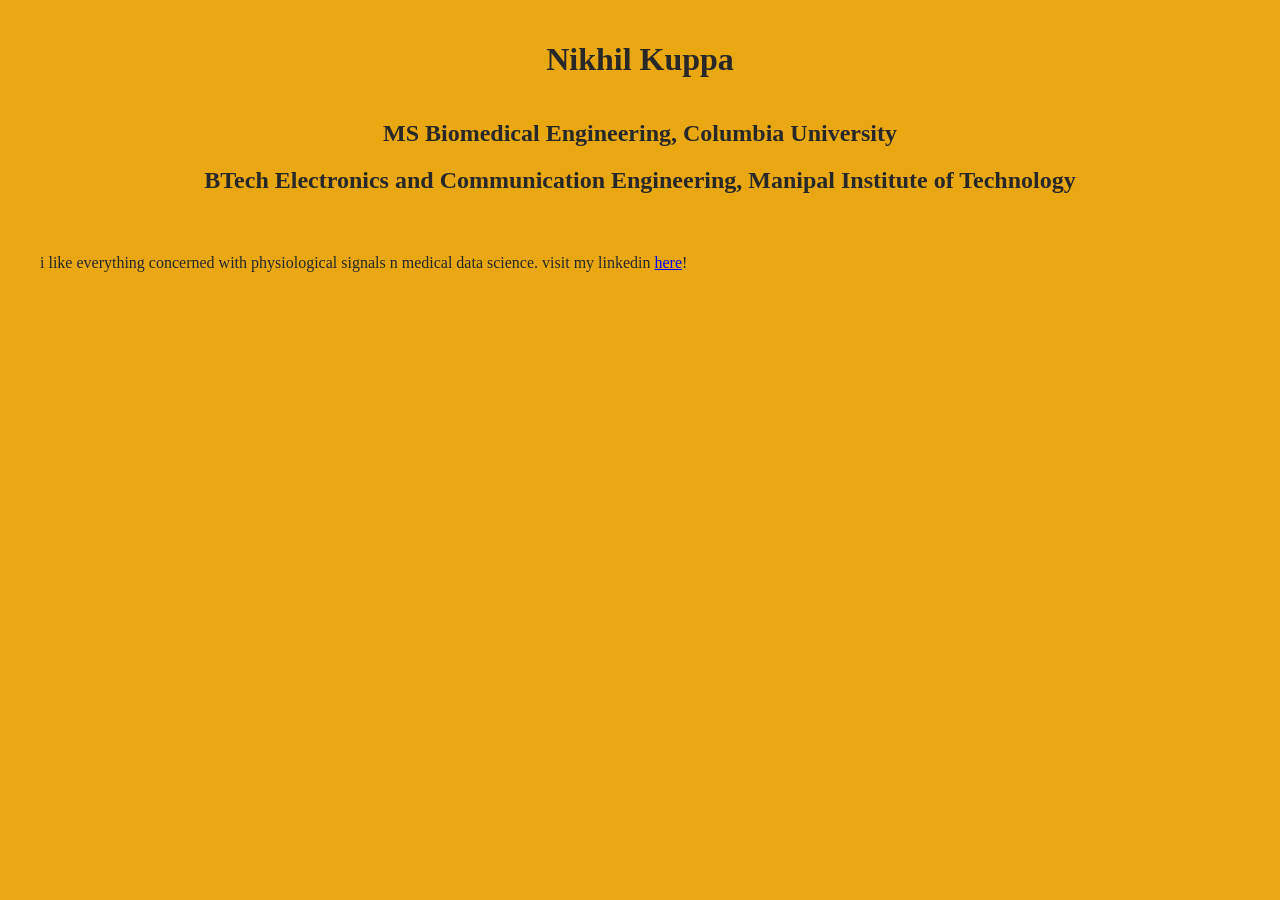
==== index.html @ 1e02a6ee "font change" ====
<!DOCTYPE html>
<html lang="en">
<head>
  <meta charset="UTF-8">
  <meta name="viewport" content="width=device-width, initial-scale=1.0">
  <title>in da works</title>
  <style>
    body {
      background-color: #e9a811; /* Lakers yellow color */
      color: rgb(40, 40, 41); /* Text color */
      font-family: 'Times New Roman', Times, serif; /* Helvetica font */
      margin: 0; /* Remove default body margin */
      padding: 0; /* Remove default body padding */
    }

    h1 {
      text-align: center; /* Center the text */
      padding: 20px; /* Add some padding to the heading */
    }
    h2 {
      text-align: center; /* Center the text */
      /* padding: 20px; Add some padding to the heading */
    }

    p {
    color: rgb(40, 40, 41); /* Black text color for paragraphs */
    padding: 40px;
    text-align: left;
  }
  </style>
</head>
<body>
  <h1>Nikhil Kuppa</h1>
  <h2>MS Biomedical Engineering, Columbia University</h2>
  <h2>BTech Electronics and Communication Engineering, Manipal Institute of Technology</h2>

  <p>i like everything concerned with physiological signals n medical data science. visit my linkedin <a href="https://www.linkedin.com/in/nikhilkuppa/">here</a>!</p>
  
  <!-- <ul>
    <li>Item 1</li>
    <li>Item 2</li>
    <li>Item 3</li>
  </ul> -->
</body>
</html>
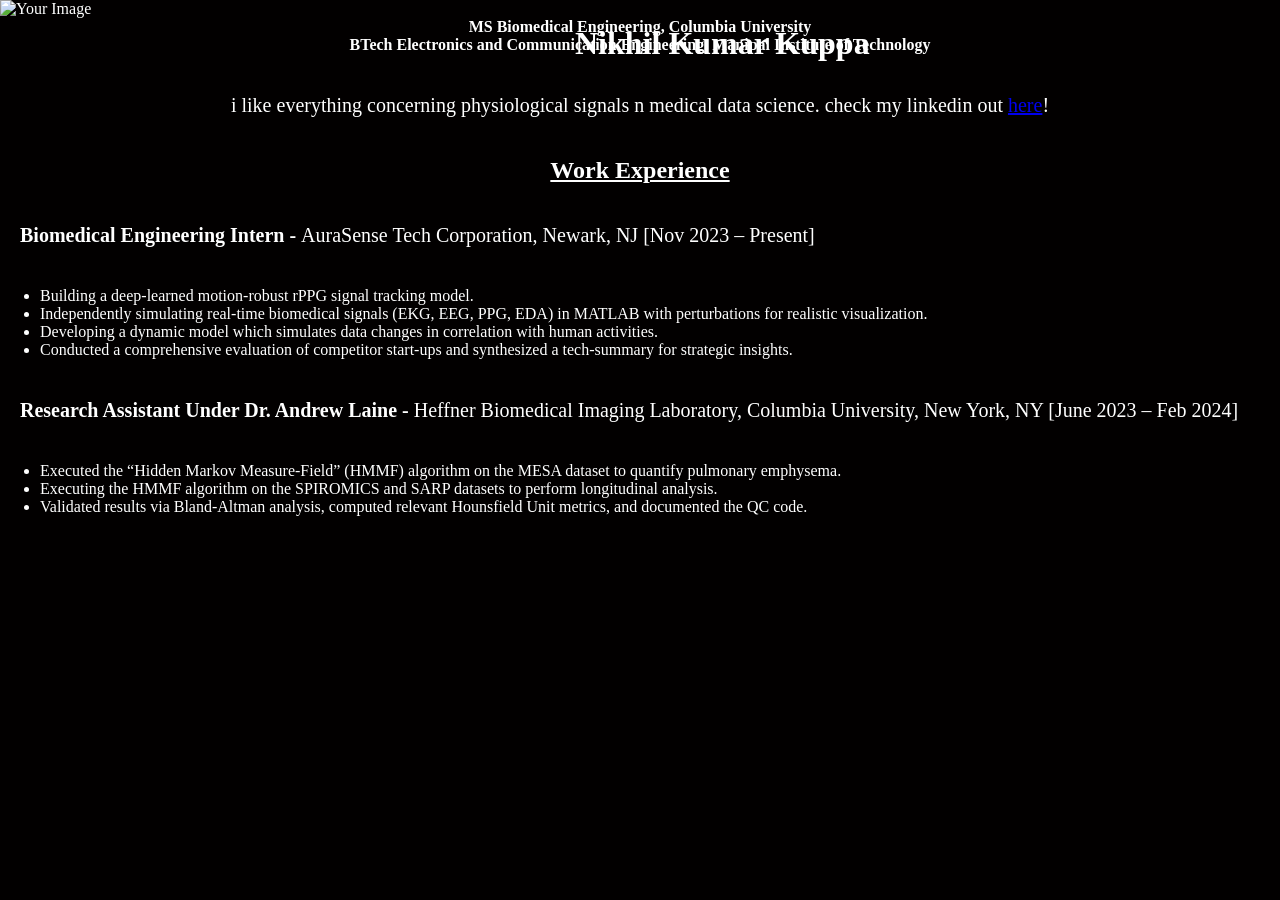
==== commit b606877b: "v1" ====
--- a/index.html
+++ b/index.html
@@ -6,8 +6,8 @@
   <title>in da works</title>
   <style>
     body {
-      background-color: #e9a811; /* Lakers yellow color */
-      color: rgb(40, 40, 41); /* Text color */
+      background-color: rgb(2, 0, 0); /* Lakers yellow color */
+      color: rgb(255, 255, 255); /* Text color */
       font-family: 'Times New Roman', Times, serif; /* Helvetica font */
       margin: 0; /* Remove default body margin */
       padding: 0; /* Remove default body padding */
@@ -16,31 +16,95 @@
     h1 {
       text-align: center; /* Center the text */
       padding: 20px; /* Add some padding to the heading */
+      margin: 0;
     }
     h2 {
       text-align: center; /* Center the text */
-      /* padding: 20px; Add some padding to the heading */
+      margin: 0;
+    }
+    h4 {
+      text-align: center; /* Center the text */
+      padding: 0; /* Add some padding to the heading */
+      margin:0;
     }
 
     p {
-    color: rgb(40, 40, 41); /* Black text color for paragraphs */
-    padding: 40px;
+    color: rgb(255, 255, 255); /* Black text color for paragraphs */
+    padding: 20px;
     text-align: left;
+    font-size: 20px;
   }
+    .work-experience {
+      margin-bottom: 20px;
+    }
+    .job-title {
+      /* font-weight: bold; */
+      margin: 0;
+      margin-bottom: 0;
+    }
+    .job-details {
+      margin-left: 20px;
+    }
+
+    .centered {
+      text-align: center;
+    }
+
+    .container {
+      position: relative; /* Position the container relative to its parent */
+      display: inline-block; /* Display the container as an inline block */
+    }
+    .image {
+      display: block; /* Display the image as a block element */
+      width: 1440px;
+    }
+    .text {
+      position: absolute; /* Position the text relative to the container */
+      top: 0; /*Position the text at the top*/
+      left: 550px; /* Adjust left value to position the text next to the image */
+      color: rgb(255, 255, 255); /* Set text color */
+      /* background-color: rgba(0, 0, 0, 0.5); Set background color with transparency */
+      padding: 5px; /* Add padding to the text */
+    }
+    
   </style>
 </head>
 <body>
-  <h1>Nikhil Kuppa</h1>
-  <h2>MS Biomedical Engineering, Columbia University</h2>
-  <h2>BTech Electronics and Communication Engineering, Manipal Institute of Technology</h2>
+  <div class="container">
+    <!-- <img class="image" src="/Users/nikhilkuppa/Downloads/IMG_1303.jpg" alt="Your Image"> -->
 
-  <p>i like everything concerned with physiological signals n medical data science. visit my linkedin <a href="https://www.linkedin.com/in/nikhilkuppa/">here</a>!</p>
+    <img class="image" src="https://i.insider.com/5e0bbdec855cc2746e2742c2?width=1200&format=jpeg" alt="Your Image">
+    <div class="text"><h1>Nikhil Kumar Kuppa</h1></div>
+  </div>
+
+  <!-- <h1><u>Nikhil Kumar Kuppa</u></h1> -->
+  <h4>MS Biomedical Engineering, Columbia University</h4>
+  <h4>BTech Electronics and Communication Engineering, Manipal Institute of Technology</h4>
+
+  <p class="centered">i like everything concerning physiological signals n medical data science. check my linkedin out <a href="https://www.linkedin.com/in/nikhilkuppa/">here</a>!</p>
   
-  <!-- <ul>
-    <li>Item 1</li>
-    <li>Item 2</li>
-    <li>Item 3</li>
-  </ul> -->
+  <h2><u>Work Experience</u></h2>
+
+  <div class="work-experience">
+    <p> <b>Biomedical Engineering Intern - </b> AuraSense Tech Corporation, Newark, NJ [Nov 2023 – Present]</p>
+      <ul>
+        <li>Building a deep-learned motion-robust rPPG signal tracking model.</li>
+        <li>Independently simulating real-time biomedical signals (EKG, EEG, PPG, EDA) in MATLAB with perturbations for realistic visualization.</li>
+        <li>Developing a dynamic model which simulates data changes in correlation with human activities.</li>
+        <li>Conducted a comprehensive evaluation of competitor start-ups and synthesized a tech-summary for strategic insights.</li>
+      </ul>
+  </div>
+
+  <div class="work-experience">
+    <p> <b>Research Assistant Under Dr. Andrew Laine - </b> Heffner Biomedical Imaging Laboratory, Columbia University, New York, NY [June 2023 – Feb 2024]</p>
+      <ul>
+        <li>Executed the “Hidden Markov Measure-Field” (HMMF) algorithm on the MESA dataset to quantify pulmonary emphysema.</li>
+        <li>Executing the HMMF algorithm on the SPIROMICS and SARP datasets to perform longitudinal analysis.</li>
+        <li>Validated results via Bland-Altman analysis, computed relevant Hounsfield Unit metrics, and documented the QC code.</li>
+      </ul>
+  </div>
+  
+
 </body>
 </html>
 
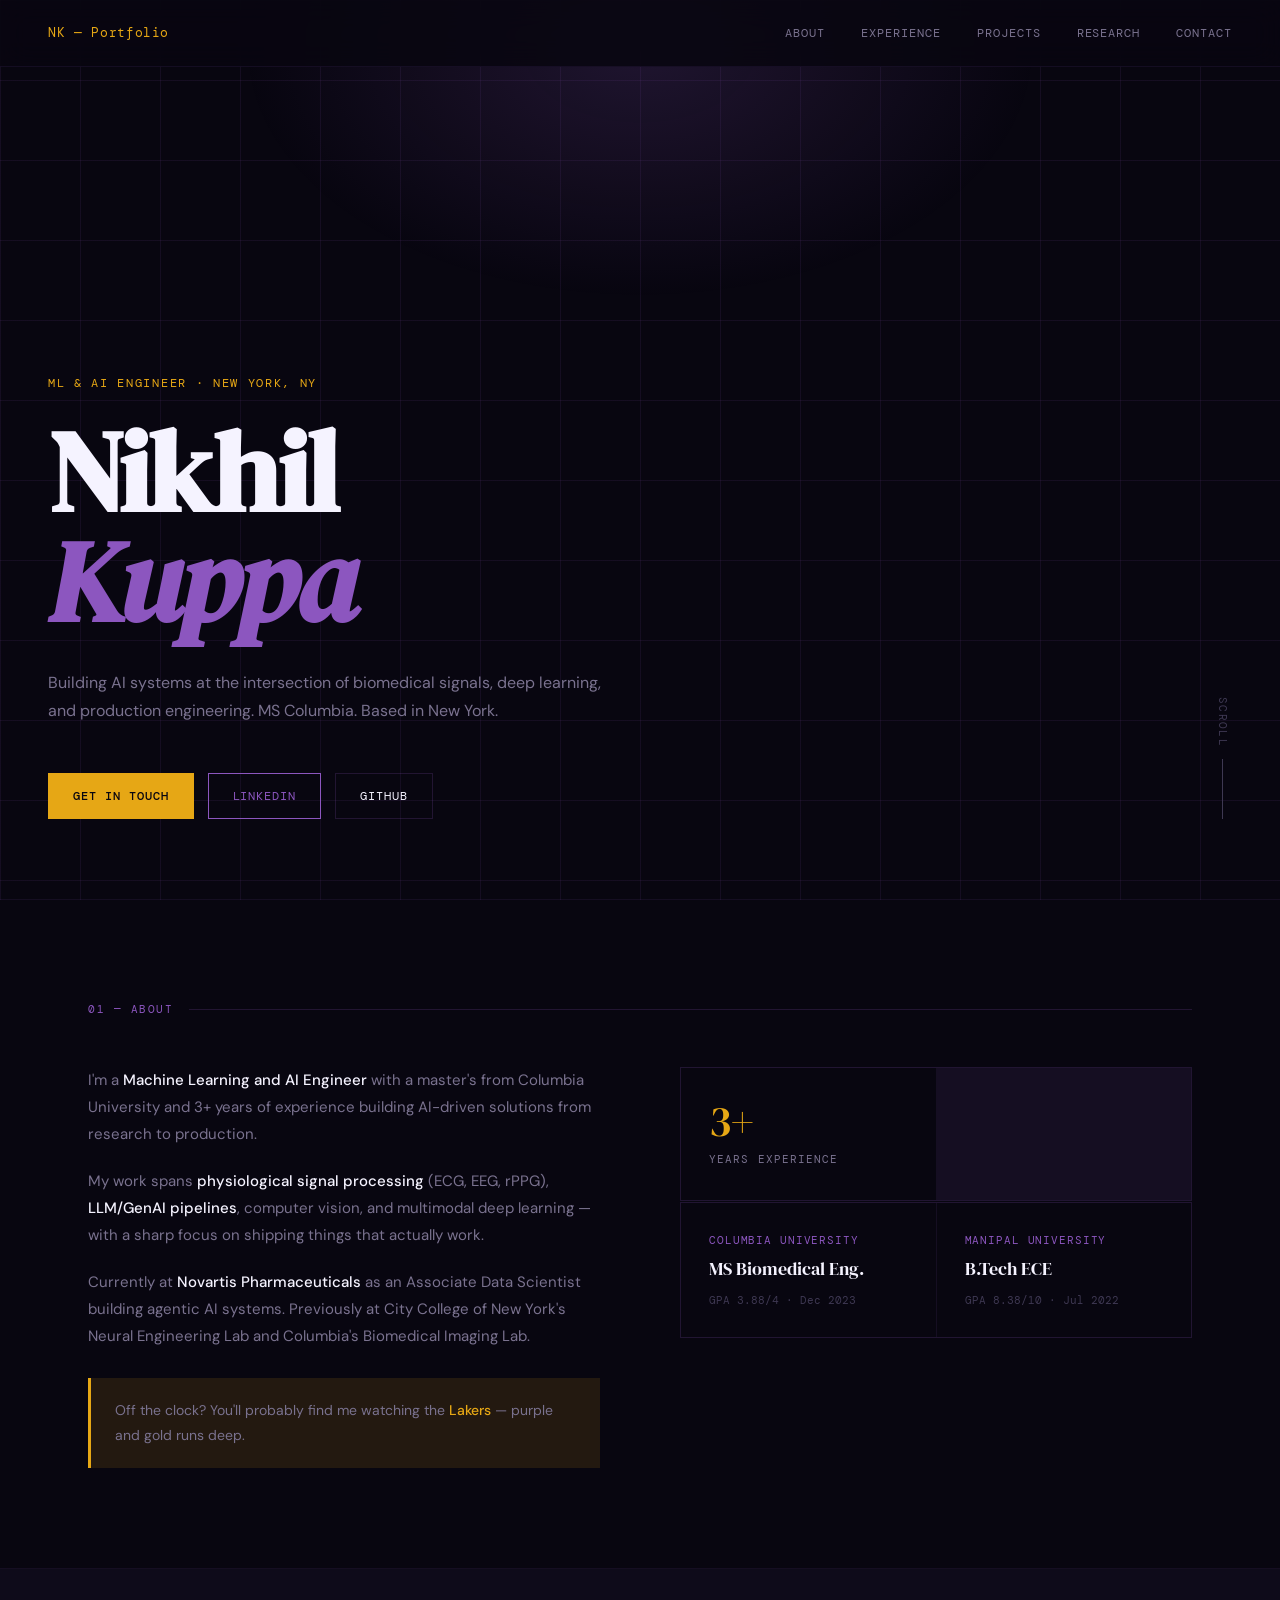
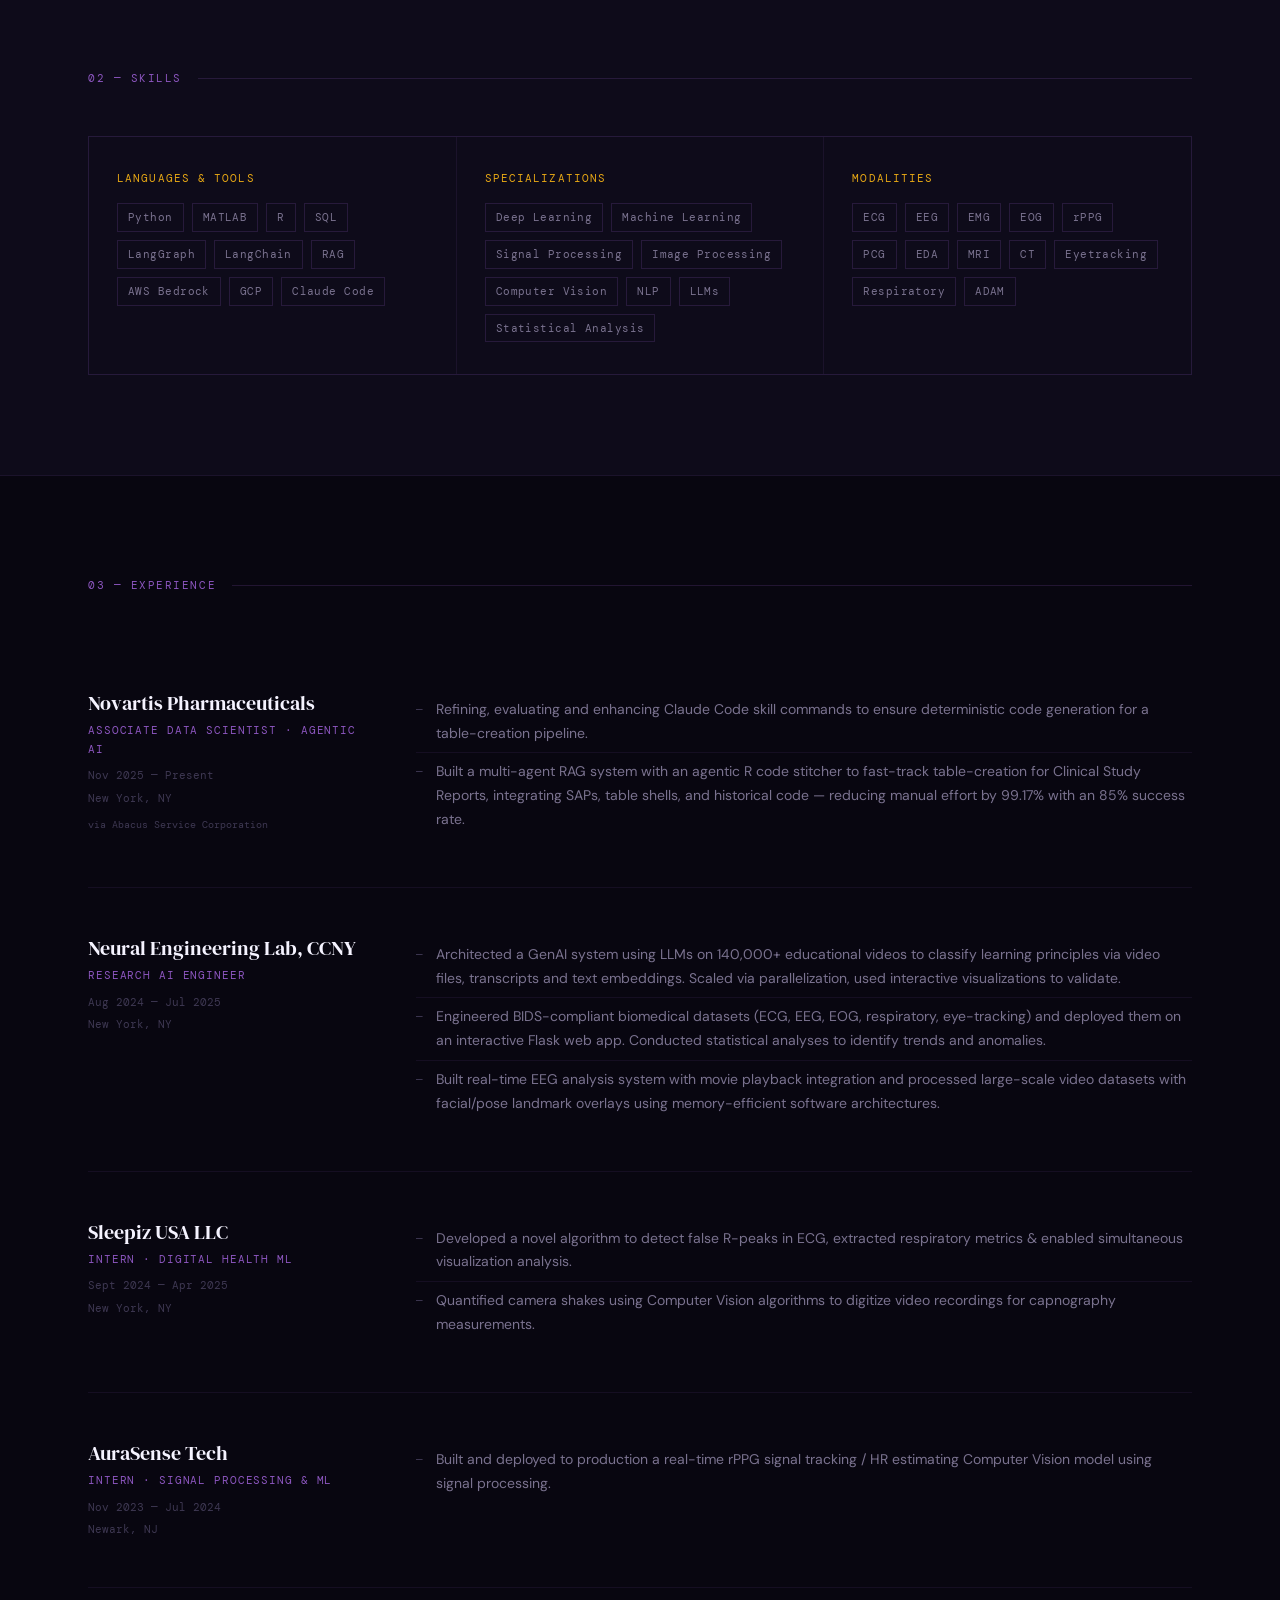
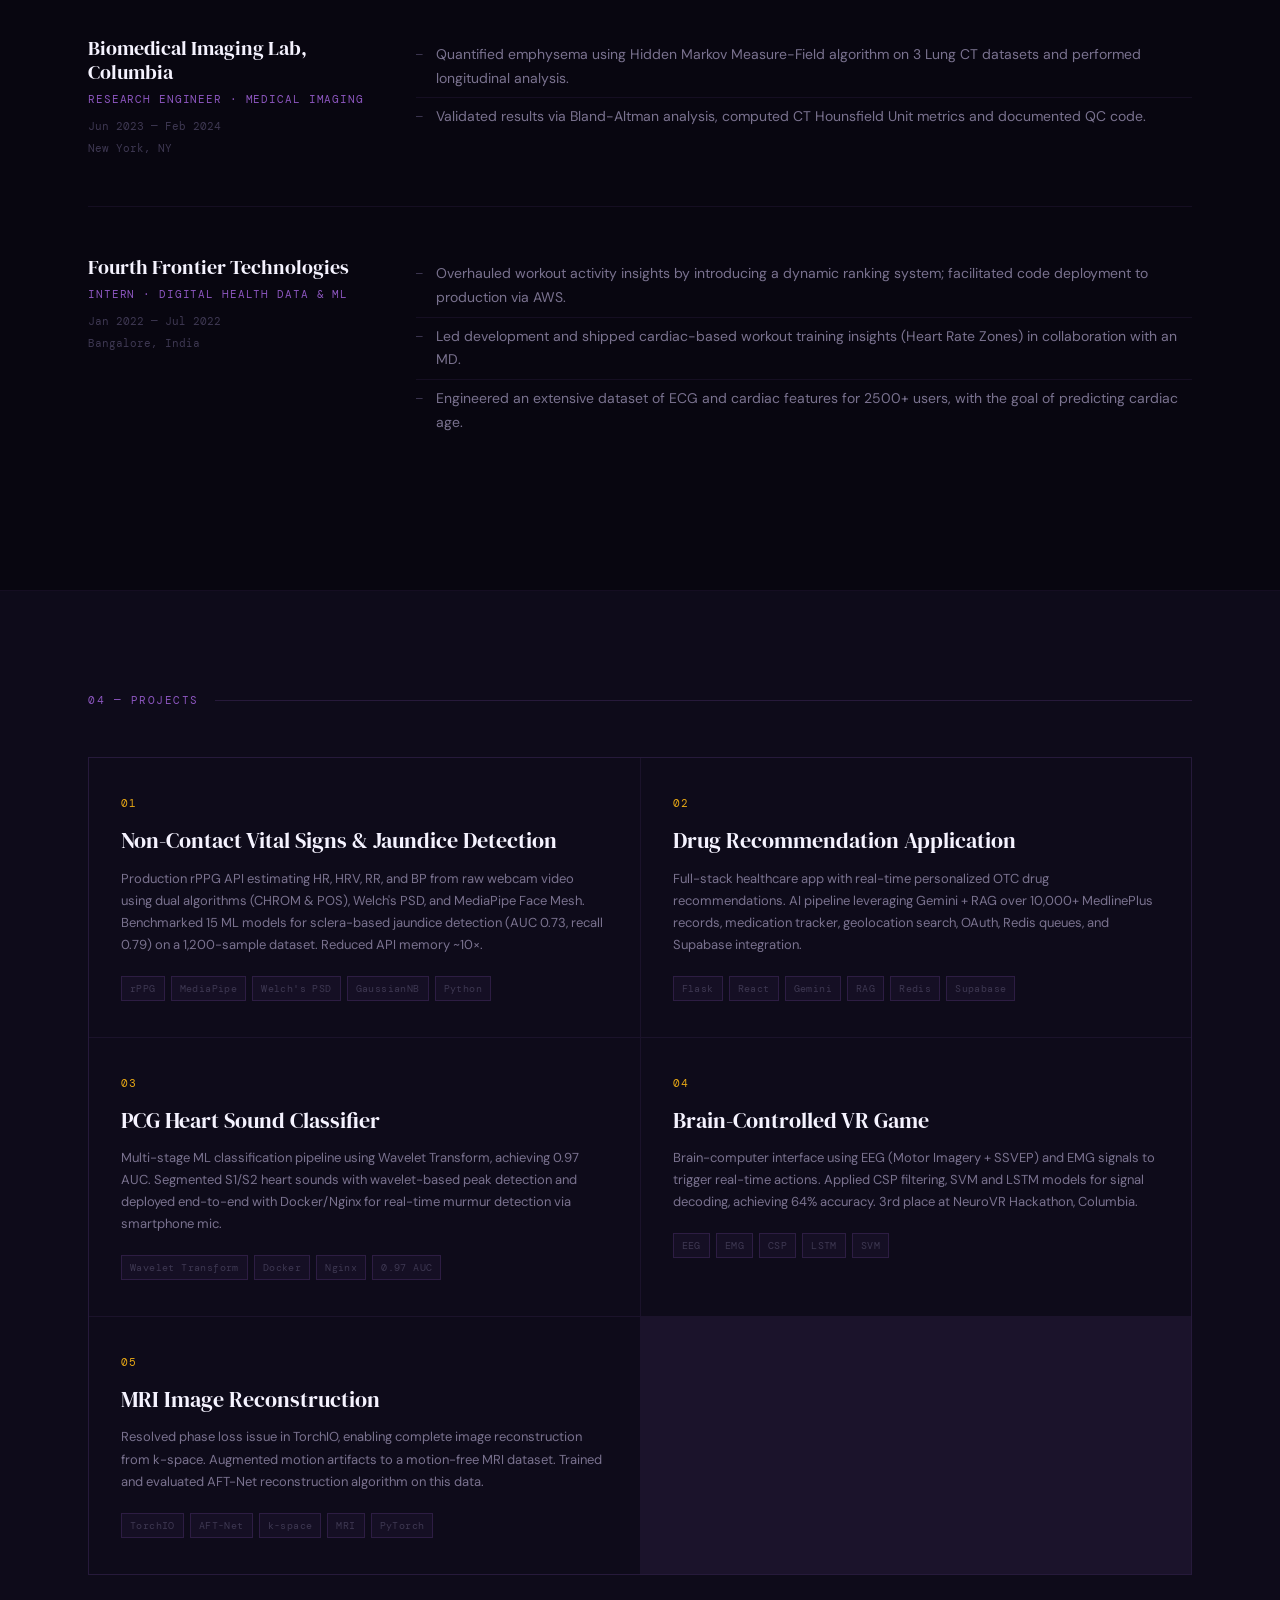
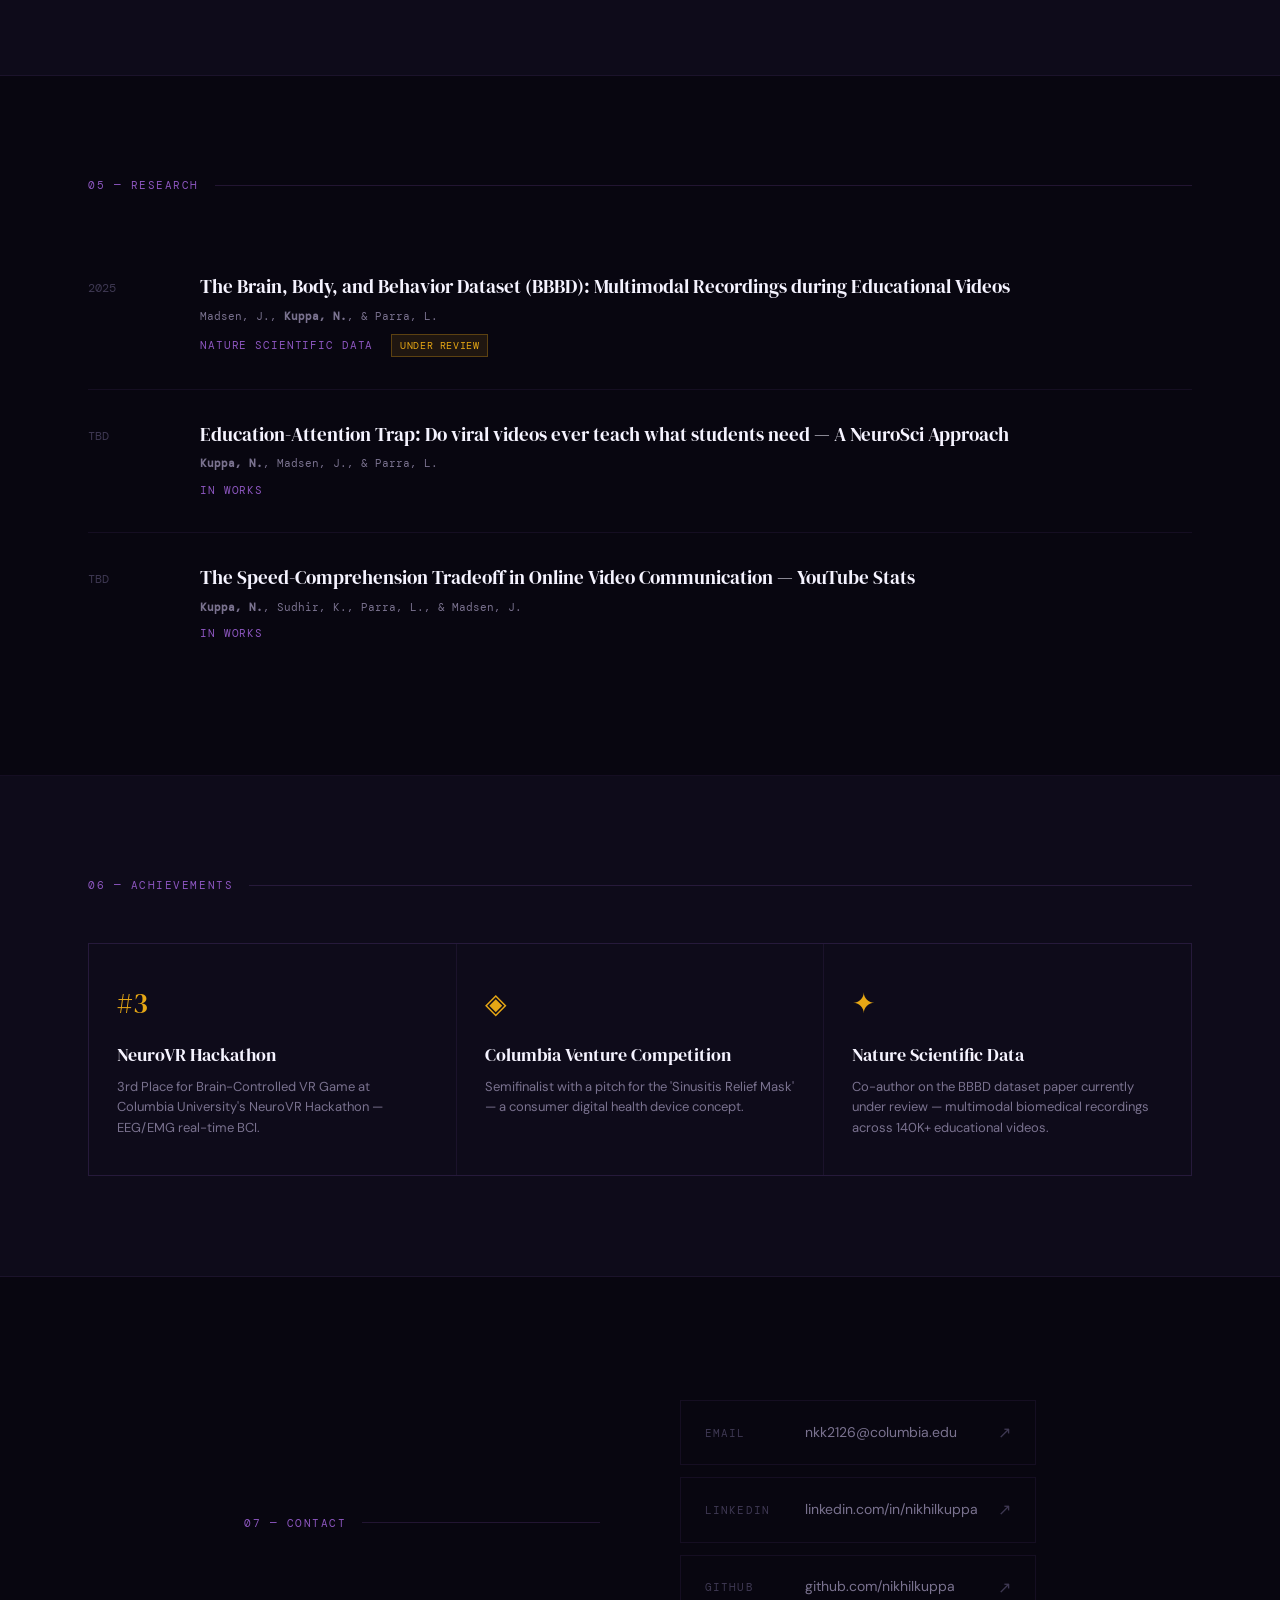
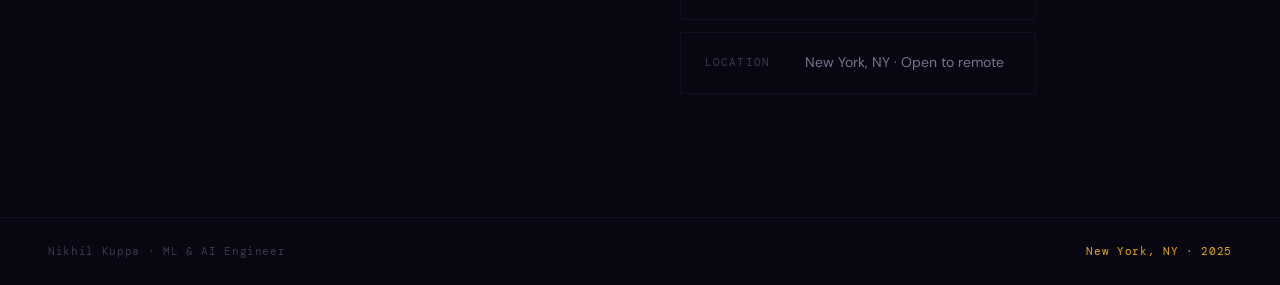
==== commit cc1f29ff: "v2" ====
--- a/index.html
+++ b/index.html
@@ -1,111 +1,903 @@
 <!DOCTYPE html>
 <html lang="en">
 <head>
-  <meta charset="UTF-8">
-  <meta name="viewport" content="width=device-width, initial-scale=1.0">
-  <title>in da works</title>
-  <style>
-    body {
-      background-color: rgb(2, 0, 0); /* Lakers yellow color */
-      color: rgb(255, 255, 255); /* Text color */
-      font-family: 'Times New Roman', Times, serif; /* Helvetica font */
-      margin: 0; /* Remove default body margin */
-      padding: 0; /* Remove default body padding */
-    }
-
-    h1 {
-      text-align: center; /* Center the text */
-      padding: 20px; /* Add some padding to the heading */
-      margin: 0;
-    }
-    h2 {
-      text-align: center; /* Center the text */
-      margin: 0;
-    }
-    h4 {
-      text-align: center; /* Center the text */
-      padding: 0; /* Add some padding to the heading */
-      margin:0;
-    }
-
-    p {
-    color: rgb(255, 255, 255); /* Black text color for paragraphs */
-    padding: 20px;
-    text-align: left;
-    font-size: 20px;
-  }
-    .work-experience {
-      margin-bottom: 20px;
-    }
-    .job-title {
-      /* font-weight: bold; */
-      margin: 0;
-      margin-bottom: 0;
-    }
-    .job-details {
-      margin-left: 20px;
-    }
-
-    .centered {
-      text-align: center;
-    }
-
-    .container {
-      position: relative; /* Position the container relative to its parent */
-      display: inline-block; /* Display the container as an inline block */
-    }
-    .image {
-      display: block; /* Display the image as a block element */
-      width: 1440px;
-    }
-    .text {
-      position: absolute; /* Position the text relative to the container */
-      top: 0; /*Position the text at the top*/
-      left: 550px; /* Adjust left value to position the text next to the image */
-      color: rgb(255, 255, 255); /* Set text color */
-      /* background-color: rgba(0, 0, 0, 0.5); Set background color with transparency */
-      padding: 5px; /* Add padding to the text */
-    }
-    
-  </style>
+<meta charset="UTF-8">
+<meta name="viewport" content="width=device-width, initial-scale=1.0">
+<title>Nikhil Kuppa — ML & AI Engineer</title>
+<link rel="preconnect" href="https://fonts.googleapis.com">
+<link href="https://fonts.googleapis.com/css2?family=DM+Serif+Display:ital@0;1&family=DM+Mono:wght@400;500&family=DM+Sans:wght@300;400;500&display=swap" rel="stylesheet">
+<style>
+  :root {
+    --bg: #080610;
+    --bg2: #0e0b1a;
+    --bg3: #150f24;
+    --purple: #8c56bf;
+    --purple-dim: rgba(140,86,191,0.15);
+    --purple-glow: rgba(140,86,191,0.35);
+    --gold: #e6a715;
+    --gold-dim: rgba(230,167,21,0.12);
+    --white: #f5f3ff;
+    --muted: #7a728f;
+    --muted2: #3e3852;
+    --line: rgba(140,86,191,0.1);
+    --line2: rgba(140,86,191,0.2);
+    --serif: 'DM Serif Display', Georgia, serif;
+    --mono: 'DM Mono', monospace;
+    --sans: 'DM Sans', sans-serif;
+  }
+  *, *::before, *::after { box-sizing: border-box; margin: 0; padding: 0; }
+  html { scroll-behavior: smooth; }
+  body {
+    background: var(--bg);
+    color: var(--white);
+    font-family: var(--sans);
+    font-size: 15px;
+    line-height: 1.7;
+    overflow-x: hidden;
+  }
+
+  /* GRID LINES — purple tinted */
+  body::before {
+    content: '';
+    position: fixed;
+    inset: 0;
+    background-image:
+      linear-gradient(var(--line) 1px, transparent 1px),
+      linear-gradient(90deg, var(--line) 1px, transparent 1px);
+    background-size: 80px 80px;
+    pointer-events: none;
+    z-index: 0;
+  }
+
+  /* subtle purple radial glow at top */
+  body::after {
+    content: '';
+    position: fixed;
+    top: -200px;
+    left: 50%;
+    transform: translateX(-50%);
+    width: 800px;
+    height: 500px;
+    background: radial-gradient(ellipse, rgba(140,86,191,0.18) 0%, transparent 70%);
+    pointer-events: none;
+    z-index: 0;
+  }
+
+  /* NAV */
+  nav {
+    position: fixed;
+    top: 0; left: 0; right: 0;
+    z-index: 100;
+    display: flex;
+    justify-content: space-between;
+    align-items: center;
+    padding: 20px 48px;
+    background: rgba(8,6,16,0.88);
+    backdrop-filter: blur(14px);
+    border-bottom: 1px solid var(--line);
+  }
+  .nav-logo {
+    font-family: var(--mono);
+    font-size: 13px;
+    color: var(--gold);
+    letter-spacing: 0.05em;
+    text-decoration: none;
+  }
+  .nav-links { display: flex; gap: 36px; list-style: none; }
+  .nav-links a {
+    font-family: var(--mono);
+    font-size: 12px;
+    color: var(--muted);
+    text-decoration: none;
+    letter-spacing: 0.08em;
+    text-transform: uppercase;
+    transition: color 0.2s;
+  }
+  .nav-links a:hover { color: var(--white); }
+
+  /* SECTIONS */
+  section { position: relative; z-index: 1; }
+
+  /* HERO */
+  #hero {
+    min-height: 100vh;
+    display: flex;
+    flex-direction: column;
+    justify-content: flex-end;
+    padding: 0 48px 80px;
+    border-bottom: 1px solid var(--line);
+  }
+  .hero-tag {
+    font-family: var(--mono);
+    font-size: 12px;
+    color: var(--gold);
+    letter-spacing: 0.14em;
+    text-transform: uppercase;
+    margin-bottom: 24px;
+    opacity: 0;
+    animation: fadeUp 0.8s 0.2s forwards;
+  }
+  .hero-name {
+    font-family: var(--serif);
+    font-size: clamp(56px, 9vw, 120px);
+    line-height: 0.95;
+    letter-spacing: -0.02em;
+    margin-bottom: 32px;
+    opacity: 0;
+    animation: fadeUp 0.8s 0.4s forwards;
+  }
+  .hero-name em {
+    font-style: italic;
+    color: var(--purple);
+  }
+  .hero-desc {
+    max-width: 580px;
+    font-size: 16px;
+    color: var(--muted);
+    line-height: 1.75;
+    margin-bottom: 48px;
+    opacity: 0;
+    animation: fadeUp 0.8s 0.6s forwards;
+  }
+  .hero-desc strong { color: var(--white); font-weight: 500; }
+  .hero-links {
+    display: flex;
+    gap: 14px;
+    flex-wrap: wrap;
+    opacity: 0;
+    animation: fadeUp 0.8s 0.8s forwards;
+  }
+  .btn {
+    font-family: var(--mono);
+    font-size: 12px;
+    letter-spacing: 0.08em;
+    text-transform: uppercase;
+    padding: 12px 24px;
+    border: 1px solid var(--line2);
+    text-decoration: none;
+    color: var(--white);
+    transition: all 0.2s;
+    display: inline-block;
+  }
+  .btn:hover { border-color: var(--purple); color: var(--purple); }
+  .btn-gold { background: var(--gold); color: #080610; border-color: var(--gold); font-weight: 500; }
+  .btn-gold:hover { background: transparent; color: var(--gold); }
+  .btn-purple { border-color: var(--purple); color: var(--purple); }
+  .btn-purple:hover { background: var(--purple-dim); }
+
+  /* lakers badge */
+  .lakers-badge {
+    display: inline-flex;
+    align-items: center;
+    gap: 8px;
+    font-family: var(--mono);
+    font-size: 11px;
+    color: var(--gold);
+    border: 1px solid rgba(230,167,21,0.3);
+    padding: 6px 14px;
+    background: rgba(230,167,21,0.07);
+    letter-spacing: 0.08em;
+  }
+  .lakers-badge::before {
+    content: '';
+    display: inline-block;
+    width: 8px;
+    height: 8px;
+    background: var(--gold);
+    border-radius: 50%;
+  }
+
+  .hero-scroll {
+    position: absolute;
+    right: 48px;
+    bottom: 80px;
+    writing-mode: vertical-rl;
+    font-family: var(--mono);
+    font-size: 11px;
+    color: var(--muted2);
+    letter-spacing: 0.12em;
+    text-transform: uppercase;
+    display: flex;
+    align-items: center;
+    gap: 12px;
+    opacity: 0;
+    animation: fadeIn 1s 1.2s forwards;
+  }
+  .hero-scroll::after {
+    content: '';
+    display: block;
+    width: 1px;
+    height: 60px;
+    background: var(--muted2);
+  }
+
+  /* SECTION LAYOUT */
+  .section-inner {
+    max-width: 1200px;
+    margin: 0 auto;
+    padding: 100px 48px;
+  }
+  .section-label {
+    font-family: var(--mono);
+    font-size: 11px;
+    color: var(--purple);
+    letter-spacing: 0.14em;
+    text-transform: uppercase;
+    margin-bottom: 48px;
+    display: flex;
+    align-items: center;
+    gap: 16px;
+  }
+  .section-label::after {
+    content: '';
+    flex: 1;
+    height: 1px;
+    background: var(--line2);
+  }
+
+  /* ABOUT */
+  #about { border-bottom: 1px solid var(--line); }
+  .about-grid {
+    display: grid;
+    grid-template-columns: 1fr 1fr;
+    gap: 80px;
+    align-items: start;
+  }
+  .about-text p {
+    color: var(--muted);
+    margin-bottom: 20px;
+    font-size: 15px;
+    line-height: 1.8;
+  }
+  .about-text p strong { color: var(--white); font-weight: 500; }
+  .about-text .gold { color: var(--gold); }
+  .about-text .purple { color: var(--purple); }
+
+  /* lakers callout */
+  .lakers-callout {
+    margin-top: 28px;
+    padding: 20px 24px;
+    border-left: 3px solid var(--gold);
+    background: var(--gold-dim);
+  }
+  .lakers-callout p {
+    color: var(--muted) !important;
+    margin: 0 !important;
+    font-size: 14px !important;
+  }
+  .lakers-callout p strong { color: var(--gold) !important; }
+
+  .stats-grid {
+    display: grid;
+    grid-template-columns: 1fr 1fr;
+    gap: 1px;
+    background: var(--line);
+    border: 1px solid var(--line);
+  }
+  .stat {
+    background: var(--bg);
+    padding: 32px 28px;
+    transition: background 0.2s;
+  }
+  .stat:hover { background: var(--bg3); }
+  .stat-num {
+    font-family: var(--serif);
+    font-size: 42px;
+    line-height: 1;
+    margin-bottom: 8px;
+    color: var(--gold);
+  }
+  .stat-label {
+    font-family: var(--mono);
+    font-size: 11px;
+    color: var(--muted);
+    text-transform: uppercase;
+    letter-spacing: 0.1em;
+  }
+  .edu-band {
+    display: grid;
+    grid-template-columns: 1fr 1fr;
+    gap: 1px;
+    background: var(--line);
+    border: 1px solid var(--line);
+    margin-top: 1px;
+  }
+  .edu-item { background: var(--bg); padding: 28px; }
+  .edu-degree { font-family: var(--serif); font-size: 18px; margin-bottom: 6px; }
+  .edu-school {
+    font-family: var(--mono);
+    font-size: 11px;
+    color: var(--purple);
+    text-transform: uppercase;
+    letter-spacing: 0.08em;
+    margin-bottom: 4px;
+  }
+  .edu-detail { font-family: var(--mono); font-size: 11px; color: var(--muted2); }
+
+  /* SKILLS */
+  #skills { border-bottom: 1px solid var(--line); background: var(--bg2); }
+  .skills-grid {
+    display: grid;
+    grid-template-columns: repeat(3, 1fr);
+    gap: 1px;
+    background: var(--line);
+    border: 1px solid var(--line);
+  }
+  .skill-cat { background: var(--bg2); padding: 32px 28px; transition: background 0.2s; }
+  .skill-cat:hover { background: var(--bg3); }
+  .skill-cat-title {
+    font-family: var(--mono);
+    font-size: 11px;
+    color: var(--gold);
+    text-transform: uppercase;
+    letter-spacing: 0.1em;
+    margin-bottom: 16px;
+  }
+  .skill-tags { display: flex; flex-wrap: wrap; gap: 8px; }
+  .tag {
+    font-family: var(--mono);
+    font-size: 11px;
+    padding: 4px 10px;
+    border: 1px solid var(--line2);
+    color: var(--muted);
+    letter-spacing: 0.04em;
+    transition: all 0.15s;
+  }
+  .tag:hover { border-color: var(--purple); color: var(--white); background: var(--purple-dim); }
+
+  /* EXPERIENCE */
+  #experience { border-bottom: 1px solid var(--line); }
+  .exp-list { display: flex; flex-direction: column; }
+  .exp-item {
+    display: grid;
+    grid-template-columns: 280px 1fr;
+    gap: 48px;
+    padding: 48px 0;
+    border-bottom: 1px solid var(--line);
+    transition: padding 0.2s, background 0.2s;
+  }
+  .exp-item:last-child { border-bottom: none; }
+  .exp-item:hover { background: var(--bg3); margin: 0 -48px; padding: 48px 48px; }
+  .exp-company { font-family: var(--serif); font-size: 20px; margin-bottom: 6px; line-height: 1.2; }
+  .exp-role {
+    font-family: var(--mono);
+    font-size: 11px;
+    color: var(--purple);
+    text-transform: uppercase;
+    letter-spacing: 0.08em;
+    margin-bottom: 8px;
+  }
+  .exp-date { font-family: var(--mono); font-size: 11px; color: var(--muted2); }
+  .exp-location { font-family: var(--mono); font-size: 11px; color: var(--muted2); margin-top: 4px; }
+  .exp-bullets { list-style: none; }
+  .exp-bullets li {
+    color: var(--muted);
+    font-size: 14px;
+    line-height: 1.7;
+    padding: 7px 0 7px 20px;
+    position: relative;
+    border-bottom: 1px solid var(--line);
+  }
+  .exp-bullets li:last-child { border-bottom: none; }
+  .exp-bullets li::before {
+    content: '—';
+    position: absolute;
+    left: 0;
+    color: var(--muted2);
+    font-family: var(--mono);
+    font-size: 11px;
+    top: 10px;
+  }
+
+  /* PROJECTS */
+  #projects { border-bottom: 1px solid var(--line); background: var(--bg2); }
+  .projects-grid {
+    display: grid;
+    grid-template-columns: repeat(2, 1fr);
+    gap: 1px;
+    background: var(--line);
+    border: 1px solid var(--line);
+  }
+  .project-card {
+    background: var(--bg2);
+    padding: 36px 32px;
+    transition: background 0.2s;
+  }
+  .project-card:hover { background: var(--bg3); }
+  .project-num {
+    font-family: var(--mono);
+    font-size: 11px;
+    color: var(--gold);
+    margin-bottom: 14px;
+    letter-spacing: 0.1em;
+  }
+  .project-title { font-family: var(--serif); font-size: 22px; line-height: 1.2; margin-bottom: 14px; }
+  .project-desc { font-size: 13px; color: var(--muted); line-height: 1.7; margin-bottom: 20px; }
+  .project-tech { display: flex; flex-wrap: wrap; gap: 6px; }
+  .tech-pill {
+    font-family: var(--mono);
+    font-size: 10px;
+    padding: 3px 8px;
+    background: var(--bg3);
+    border: 1px solid var(--line2);
+    color: var(--muted2);
+    letter-spacing: 0.04em;
+  }
+
+  /* PUBLICATIONS */
+  #publications { border-bottom: 1px solid var(--line); }
+  .pub-list { display: flex; flex-direction: column; }
+  .pub-item {
+    padding: 32px 0;
+    border-bottom: 1px solid var(--line);
+    display: grid;
+    grid-template-columns: 80px 1fr;
+    gap: 32px;
+    align-items: start;
+  }
+  .pub-item:last-child { border-bottom: none; }
+  .pub-year { font-family: var(--mono); font-size: 12px; color: var(--muted2); padding-top: 4px; }
+  .pub-title { font-family: var(--serif); font-size: 19px; line-height: 1.3; margin-bottom: 8px; }
+  .pub-authors { font-family: var(--mono); font-size: 11px; color: var(--muted); margin-bottom: 8px; }
+  .pub-venue {
+    font-family: var(--mono);
+    font-size: 11px;
+    color: var(--purple);
+    text-transform: uppercase;
+    letter-spacing: 0.08em;
+  }
+  .pub-badge {
+    display: inline-block;
+    margin-left: 10px;
+    font-size: 10px;
+    padding: 2px 8px;
+    background: rgba(230,167,21,0.1);
+    border: 1px solid rgba(230,167,21,0.3);
+    color: var(--gold);
+    letter-spacing: 0.06em;
+  }
+
+  /* ACHIEVEMENTS */
+  #achievements { border-bottom: 1px solid var(--line); background: var(--bg2); }
+  .ach-grid {
+    display: grid;
+    grid-template-columns: repeat(3, 1fr);
+    gap: 1px;
+    background: var(--line);
+    border: 1px solid var(--line);
+  }
+  .ach-item { background: var(--bg2); padding: 36px 28px; transition: background 0.2s; }
+  .ach-item:hover { background: var(--bg3); }
+  .ach-icon { font-family: var(--serif); font-size: 28px; color: var(--gold); margin-bottom: 16px; }
+  .ach-title { font-family: var(--serif); font-size: 18px; line-height: 1.3; margin-bottom: 10px; }
+  .ach-desc { font-size: 13px; color: var(--muted); line-height: 1.6; }
+
+  /* CONTACT */
+  #contact { min-height: 60vh; display: flex; flex-direction: column; justify-content: center; }
+  .contact-inner {
+    max-width: 1200px;
+    margin: 0 auto;
+    padding: 100px 48px;
+    display: grid;
+    grid-template-columns: 1fr 1fr;
+    gap: 80px;
+    align-items: center;
+  }
+  .contact-heading {
+    font-family: var(--serif);
+    font-size: clamp(40px, 6vw, 72px);
+    line-height: 1.0;
+    letter-spacing: -0.02em;
+  }
+  .contact-heading em { font-style: italic; color: var(--purple); }
+  .contact-links { display: flex; flex-direction: column; gap: 12px; }
+  .contact-link {
+    display: flex;
+    align-items: center;
+    gap: 20px;
+    padding: 18px 24px;
+    border: 1px solid var(--line);
+    text-decoration: none;
+    color: var(--white);
+    transition: all 0.2s;
+  }
+  .contact-link:hover { border-color: var(--purple); background: var(--purple-dim); }
+  .contact-link-label {
+    font-family: var(--mono);
+    font-size: 11px;
+    color: var(--muted2);
+    text-transform: uppercase;
+    letter-spacing: 0.1em;
+    min-width: 80px;
+  }
+  .contact-link-value { font-size: 14px; color: var(--muted); }
+  .contact-link:hover .contact-link-value { color: var(--white); }
+  .contact-link-arrow { margin-left: auto; font-family: var(--mono); font-size: 16px; color: var(--muted2); transition: transform 0.2s, color 0.2s; }
+  .contact-link:hover .contact-link-arrow { transform: translate(4px, -4px); color: var(--gold); }
+
+  /* FOOTER */
+  footer {
+    border-top: 1px solid var(--line);
+    padding: 24px 48px;
+    display: flex;
+    justify-content: space-between;
+    align-items: center;
+    position: relative;
+    z-index: 1;
+  }
+  footer span { font-family: var(--mono); font-size: 11px; color: var(--muted2); letter-spacing: 0.06em; }
+  footer .footer-lakers { color: var(--gold); }
+
+  /* ANIMATIONS */
+  @keyframes fadeUp {
+    from { opacity: 0; transform: translateY(24px); }
+    to { opacity: 1; transform: translateY(0); }
+  }
+  @keyframes fadeIn {
+    from { opacity: 0; }
+    to { opacity: 1; }
+  }
+  .reveal {
+    opacity: 0;
+    transform: translateY(20px);
+    transition: opacity 0.7s ease, transform 0.7s ease;
+  }
+  .reveal.visible { opacity: 1; transform: none; }
+</style>
 </head>
 <body>
-  <div class="container">
-    <!-- <img class="image" src="/Users/nikhilkuppa/Downloads/IMG_1303.jpg" alt="Your Image"> -->
-
-    <img class="image" src="https://i.insider.com/5e0bbdec855cc2746e2742c2?width=1200&format=jpeg" alt="Your Image">
-    <div class="text"><h1>Nikhil Kumar Kuppa</h1></div>
+
+<nav>
+  <a href="#hero" class="nav-logo">NK — Portfolio</a>
+  <ul class="nav-links">
+    <li><a href="#about">About</a></li>
+    <li><a href="#experience">Experience</a></li>
+    <li><a href="#projects">Projects</a></li>
+    <li><a href="#publications">Research</a></li>
+    <li><a href="#contact">Contact</a></li>
+  </ul>
+</nav>
+
+<!-- HERO -->
+<section id="hero">
+  <div class="hero-tag">ML &amp; AI Engineer · New York, NY</div>
+  <h1 class="hero-name">Nikhil<br><em>Kuppa</em></h1>
+  <p class="hero-desc">Building AI systems at the intersection of biomedical signals, deep learning, and production engineering. MS Columbia. </strong> Based in New York.</p>
+  <div class="hero-links">
+    <a href="mailto:nkk2126@columbia.edu" class="btn btn-gold">Get in touch</a>
+    <a href="https://linkedin.com/in/nikhilkuppa" target="_blank" class="btn btn-purple">LinkedIn</a>
+    <a href="https://github.com/nikhilkuppa" target="_blank" class="btn">GitHub</a>
   </div>
-
-  <!-- <h1><u>Nikhil Kumar Kuppa</u></h1> -->
-  <h4>MS Biomedical Engineering, Columbia University</h4>
-  <h4>BTech Electronics and Communication Engineering, Manipal Institute of Technology</h4>
-
-  <p class="centered">i like everything concerning physiological signals n medical data science. check my linkedin out <a href="https://www.linkedin.com/in/nikhilkuppa/">here</a>!</p>
-  
-  <h2><u>Work Experience</u></h2>
-
-  <div class="work-experience">
-    <p> <b>Biomedical Engineering Intern - </b> AuraSense Tech Corporation, Newark, NJ [Nov 2023 – Present]</p>
-      <ul>
-        <li>Building a deep-learned motion-robust rPPG signal tracking model.</li>
-        <li>Independently simulating real-time biomedical signals (EKG, EEG, PPG, EDA) in MATLAB with perturbations for realistic visualization.</li>
-        <li>Developing a dynamic model which simulates data changes in correlation with human activities.</li>
-        <li>Conducted a comprehensive evaluation of competitor start-ups and synthesized a tech-summary for strategic insights.</li>
-      </ul>
+  <div class="hero-scroll">Scroll</div>
+</section>
+
+<!-- ABOUT -->
+<section id="about">
+  <div class="section-inner">
+    <div class="section-label">01 — About</div>
+    <div class="about-grid">
+      <div class="about-text reveal">
+        <p>I'm a <strong>Machine Learning and AI Engineer</strong> with a master's from Columbia University and 3+ years of experience building AI-driven solutions from research to production.</p>
+        <p>My work spans <strong>physiological signal processing</strong> (ECG, EEG, rPPG), <strong>LLM/GenAI pipelines</strong>, computer vision, and multimodal deep learning — with a sharp focus on shipping things that actually work.</p>
+        <p>Currently at <strong>Novartis Pharmaceuticals</strong> as an Associate Data Scientist building agentic AI systems. Previously at City College of New York's Neural Engineering Lab and Columbia's Biomedical Imaging Lab.</p>
+        <div class="lakers-callout">
+          <p>Off the clock? You'll probably find me watching the <strong>Lakers</strong> — purple and gold runs deep.</p>
+        </div>
+      </div>
+      <div class="reveal" style="transition-delay:0.1s">
+        <div class="stats-grid">
+          <div class="stat">
+            <div class="stat-num">3+</div>
+            <div class="stat-label">Years Experience</div>
+          </div>
+          <!-- <div class="stat">
+            <div class="stat-num">3.88</div>
+            <div class="stat-label">Columbia GPA</div>
+          </div>
+          <div class="stat">
+            <div class="stat-num">140K+</div>
+            <div class="stat-label">Videos Processed</div>
+          </div>
+          <div class="stat">
+            <div class="stat-num">99%</div>
+            <div class="stat-label">Time Saved @ Novartis</div>
+          </div> -->
+        </div>
+        <div class="edu-band">
+          <div class="edu-item">
+            <div class="edu-school">Columbia University</div>
+            <div class="edu-degree">MS Biomedical Eng.</div>
+            <div class="edu-detail">GPA 3.88/4 · Dec 2023</div>
+          </div>
+          <div class="edu-item">
+            <div class="edu-school">Manipal University</div>
+            <div class="edu-degree">B.Tech ECE</div>
+            <div class="edu-detail">GPA 8.38/10 · Jul 2022</div>
+          </div>
+        </div>
+      </div>
+    </div>
   </div>
-
-  <div class="work-experience">
-    <p> <b>Research Assistant Under Dr. Andrew Laine - </b> Heffner Biomedical Imaging Laboratory, Columbia University, New York, NY [June 2023 – Feb 2024]</p>
-      <ul>
-        <li>Executed the “Hidden Markov Measure-Field” (HMMF) algorithm on the MESA dataset to quantify pulmonary emphysema.</li>
-        <li>Executing the HMMF algorithm on the SPIROMICS and SARP datasets to perform longitudinal analysis.</li>
-        <li>Validated results via Bland-Altman analysis, computed relevant Hounsfield Unit metrics, and documented the QC code.</li>
-      </ul>
+</section>
+
+<!-- SKILLS -->
+<section id="skills">
+  <div class="section-inner">
+    <div class="section-label">02 — Skills</div>
+    <div class="skills-grid reveal">
+      <div class="skill-cat">
+        <div class="skill-cat-title">Languages &amp; Tools</div>
+        <div class="skill-tags">
+          <span class="tag">Python</span><span class="tag">MATLAB</span><span class="tag">R</span><span class="tag">SQL</span><span class="tag">LangGraph</span><span class="tag">LangChain</span><span class="tag">RAG</span><span class="tag">AWS Bedrock</span><span class="tag">GCP</span><span class="tag">Claude Code</span>
+        </div>
+      </div>
+      <div class="skill-cat">
+        <div class="skill-cat-title">Specializations</div>
+        <div class="skill-tags">
+          <span class="tag">Deep Learning</span><span class="tag">Machine Learning</span><span class="tag">Signal Processing</span><span class="tag">Image Processing</span><span class="tag">Computer Vision</span><span class="tag">NLP</span><span class="tag">LLMs</span><span class="tag">Statistical Analysis</span>
+        </div>
+      </div>
+      <div class="skill-cat">
+        <div class="skill-cat-title">Modalities</div>
+        <div class="skill-tags">
+          <span class="tag">ECG</span><span class="tag">EEG</span><span class="tag">EMG</span><span class="tag">EOG</span><span class="tag">rPPG</span><span class="tag">PCG</span><span class="tag">EDA</span><span class="tag">MRI</span><span class="tag">CT</span><span class="tag">Eyetracking</span><span class="tag">Respiratory</span><span class="tag">ADAM</span>
+        </div>
+      </div>
+    </div>
   </div>
-  
-
+</section>
+
+<!-- EXPERIENCE -->
+<section id="experience">
+  <div class="section-inner">
+    <div class="section-label">03 — Experience</div>
+    <div class="exp-list">
+
+      <div class="exp-item reveal">
+        <div class="exp-meta">
+          <div class="exp-company">Novartis Pharmaceuticals</div>
+          <div class="exp-role">Associate Data Scientist · Agentic AI</div>
+          <div class="exp-date">Nov 2025 — Present</div>
+          <div class="exp-location">New York, NY</div>
+          <div style="margin-top:8px;font-family:var(--mono);font-size:10px;color:var(--muted2);">via Abacus Service Corporation</div>
+        </div>
+        <ul class="exp-bullets">
+          <li>Refining, evaluating and enhancing Claude Code skill commands to ensure deterministic code generation for a table-creation pipeline.</li>
+          <li>Built a multi-agent RAG system with an agentic R code stitcher to fast-track table-creation for Clinical Study Reports, integrating SAPs, table shells, and historical code — reducing manual effort by 99.17% with an 85% success rate.</li>
+        </ul>
+      </div>
+
+      <div class="exp-item reveal">
+        <div class="exp-meta">
+          <div class="exp-company">Neural Engineering Lab, CCNY</div>
+          <div class="exp-role">Research AI Engineer</div>
+          <div class="exp-date">Aug 2024 — Jul 2025</div>
+          <div class="exp-location">New York, NY</div>
+        </div>
+        <ul class="exp-bullets">
+          <li>Architected a GenAI system using LLMs on 140,000+ educational videos to classify learning principles via video files, transcripts and text embeddings. Scaled via parallelization, used interactive visualizations to validate.</li>
+          <li>Engineered BIDS-compliant biomedical datasets (ECG, EEG, EOG, respiratory, eye-tracking) and deployed them on an interactive Flask web app. Conducted statistical analyses to identify trends and anomalies.</li>
+          <li>Built real-time EEG analysis system with movie playback integration and processed large-scale video datasets with facial/pose landmark overlays using memory-efficient software architectures.</li>
+        </ul>
+      </div>
+
+      <div class="exp-item reveal">
+        <div class="exp-meta">
+          <div class="exp-company">Sleepiz USA LLC</div>
+          <div class="exp-role">Intern · Digital Health ML</div>
+          <div class="exp-date">Sept 2024 — Apr 2025</div>
+          <div class="exp-location">New York, NY</div>
+        </div>
+        <ul class="exp-bullets">
+          <li>Developed a novel algorithm to detect false R-peaks in ECG, extracted respiratory metrics &amp; enabled simultaneous visualization analysis.</li>
+          <li>Quantified camera shakes using Computer Vision algorithms to digitize video recordings for capnography measurements.</li>
+        </ul>
+      </div>
+
+      <div class="exp-item reveal">
+        <div class="exp-meta">
+          <div class="exp-company">AuraSense Tech</div>
+          <div class="exp-role">Intern · Signal Processing &amp; ML</div>
+          <div class="exp-date">Nov 2023 — Jul 2024</div>
+          <div class="exp-location">Newark, NJ</div>
+        </div>
+        <ul class="exp-bullets">
+          <li>Built and deployed to production a real-time rPPG signal tracking / HR estimating Computer Vision model using signal processing.</li>
+        </ul>
+      </div>
+
+      <div class="exp-item reveal">
+        <div class="exp-meta">
+          <div class="exp-company">Biomedical Imaging Lab, Columbia</div>
+          <div class="exp-role">Research Engineer · Medical Imaging</div>
+          <div class="exp-date">Jun 2023 — Feb 2024</div>
+          <div class="exp-location">New York, NY</div>
+        </div>
+        <ul class="exp-bullets">
+          <li>Quantified emphysema using Hidden Markov Measure-Field algorithm on 3 Lung CT datasets and performed longitudinal analysis.</li>
+          <li>Validated results via Bland-Altman analysis, computed CT Hounsfield Unit metrics and documented QC code.</li>
+        </ul>
+      </div>
+
+      <div class="exp-item reveal">
+        <div class="exp-meta">
+          <div class="exp-company">Fourth Frontier Technologies</div>
+          <div class="exp-role">Intern · Digital Health Data &amp; ML</div>
+          <div class="exp-date">Jan 2022 — Jul 2022</div>
+          <div class="exp-location">Bangalore, India</div>
+        </div>
+        <ul class="exp-bullets">
+          <li>Overhauled workout activity insights by introducing a dynamic ranking system; facilitated code deployment to production via AWS.</li>
+          <li>Led development and shipped cardiac-based workout training insights (Heart Rate Zones) in collaboration with an MD.</li>
+          <li>Engineered an extensive dataset of ECG and cardiac features for 2500+ users, with the goal of predicting cardiac age.</li>
+        </ul>
+      </div>
+
+    </div>
+  </div>
+</section>
+
+<!-- PROJECTS -->
+<section id="projects">
+  <div class="section-inner">
+    <div class="section-label">04 — Projects</div>
+    <div class="projects-grid">
+
+      <div class="project-card reveal">
+        <div class="project-num">01</div>
+        <div class="project-title">Non-Contact Vital Signs &amp; Jaundice Detection</div>
+        <div class="project-desc">Production rPPG API estimating HR, HRV, RR, and BP from raw webcam video using dual algorithms (CHROM &amp; POS), Welch's PSD, and MediaPipe Face Mesh. Benchmarked 15 ML models for sclera-based jaundice detection (AUC 0.73, recall 0.79) on a 1,200-sample dataset. Reduced API memory ~10×.</div>
+        <div class="project-tech">
+          <span class="tech-pill">rPPG</span><span class="tech-pill">MediaPipe</span><span class="tech-pill">Welch's PSD</span><span class="tech-pill">GaussianNB</span><span class="tech-pill">Python</span>
+        </div>
+      </div>
+
+      <div class="project-card reveal">
+        <div class="project-num">02</div>
+        <div class="project-title">Drug Recommendation Application</div>
+        <div class="project-desc">Full-stack healthcare app with real-time personalized OTC drug recommendations. AI pipeline leveraging Gemini + RAG over 10,000+ MedlinePlus records, medication tracker, geolocation search, OAuth, Redis queues, and Supabase integration.</div>
+        <div class="project-tech">
+          <span class="tech-pill">Flask</span><span class="tech-pill">React</span><span class="tech-pill">Gemini</span><span class="tech-pill">RAG</span><span class="tech-pill">Redis</span><span class="tech-pill">Supabase</span>
+        </div>
+      </div>
+
+      <div class="project-card reveal">
+        <div class="project-num">03</div>
+        <div class="project-title">PCG Heart Sound Classifier</div>
+        <div class="project-desc">Multi-stage ML classification pipeline using Wavelet Transform, achieving 0.97 AUC. Segmented S1/S2 heart sounds with wavelet-based peak detection and deployed end-to-end with Docker/Nginx for real-time murmur detection via smartphone mic.</div>
+        <div class="project-tech">
+          <span class="tech-pill">Wavelet Transform</span><span class="tech-pill">Docker</span><span class="tech-pill">Nginx</span><span class="tech-pill">0.97 AUC</span>
+        </div>
+      </div>
+
+      <div class="project-card reveal">
+        <div class="project-num">04</div>
+        <div class="project-title">Brain-Controlled VR Game</div>
+        <div class="project-desc">Brain-computer interface using EEG (Motor Imagery + SSVEP) and EMG signals to trigger real-time actions. Applied CSP filtering, SVM and LSTM models for signal decoding, achieving 64% accuracy. 3rd place at NeuroVR Hackathon, Columbia.</div>
+        <div class="project-tech">
+          <span class="tech-pill">EEG</span><span class="tech-pill">EMG</span><span class="tech-pill">CSP</span><span class="tech-pill">LSTM</span><span class="tech-pill">SVM</span>
+        </div>
+      </div>
+
+      <div class="project-card reveal">
+        <div class="project-num">05</div>
+        <div class="project-title">MRI Image Reconstruction</div>
+        <div class="project-desc">Resolved phase loss issue in TorchIO, enabling complete image reconstruction from k-space. Augmented motion artifacts to a motion-free MRI dataset. Trained and evaluated AFT-Net reconstruction algorithm on this data.</div>
+        <div class="project-tech">
+          <span class="tech-pill">TorchIO</span><span class="tech-pill">AFT-Net</span><span class="tech-pill">k-space</span><span class="tech-pill">MRI</span><span class="tech-pill">PyTorch</span>
+        </div>
+      </div>
+
+    </div>
+  </div>
+</section>
+
+<!-- PUBLICATIONS -->
+<section id="publications">
+  <div class="section-inner">
+    <div class="section-label">05 — Research</div>
+    <div class="pub-list">
+
+      <div class="pub-item reveal">
+        <div class="pub-year">2025</div>
+        <div>
+          <div class="pub-title">The Brain, Body, and Behavior Dataset (BBBD): Multimodal Recordings during Educational Videos</div>
+          <div class="pub-authors">Madsen, J., <strong>Kuppa, N.</strong>, &amp; Parra, L.</div>
+          <div class="pub-venue">Nature Scientific Data <span class="pub-badge">Under Review</span></div>
+        </div>
+      </div>
+
+      <div class="pub-item reveal">
+        <div class="pub-year">TBD</div>
+        <div>
+          <div class="pub-title">Education-Attention Trap: Do viral videos ever teach what students need — A NeuroSci Approach</div>
+          <div class="pub-authors"><strong>Kuppa, N.</strong>, Madsen, J., &amp; Parra, L.</div>
+          <div class="pub-venue">In Works</div>
+        </div>
+      </div>
+
+      <div class="pub-item reveal">
+        <div class="pub-year">TBD</div>
+        <div>
+          <div class="pub-title">The Speed-Comprehension Tradeoff in Online Video Communication — YouTube Stats</div>
+          <div class="pub-authors"><strong>Kuppa, N.</strong>, Sudhir, K., Parra, L., &amp; Madsen, J.</div>
+          <div class="pub-venue">In Works</div>
+        </div>
+      </div>
+
+    </div>
+  </div>
+</section>
+
+<!-- ACHIEVEMENTS -->
+<section id="achievements">
+  <div class="section-inner">
+    <div class="section-label">06 — Achievements</div>
+    <div class="ach-grid">
+      <div class="ach-item reveal">
+        <div class="ach-icon">#3</div>
+        <div class="ach-title">NeuroVR Hackathon</div>
+        <div class="ach-desc">3rd Place for Brain-Controlled VR Game at Columbia University's NeuroVR Hackathon — EEG/EMG real-time BCI.</div>
+      </div>
+      <div class="ach-item reveal">
+        <div class="ach-icon">◈</div>
+        <div class="ach-title">Columbia Venture Competition</div>
+        <div class="ach-desc">Semifinalist with a pitch for the 'Sinusitis Relief Mask' — a consumer digital health device concept.</div>
+      </div>
+      <div class="ach-item reveal">
+        <div class="ach-icon">✦</div>
+        <div class="ach-title">Nature Scientific Data</div>
+        <div class="ach-desc">Co-author on the BBBD dataset paper currently under review — multimodal biomedical recordings across 140K+ educational videos.</div>
+      </div>
+    </div>
+  </div>
+</section>
+
+<!-- CONTACT -->
+<section id="contact">
+  <div class="contact-inner">
+    <div class="reveal">
+      <div class="section-label">07 — Contact</div>
+      <!-- <h2 class="contact-heading">Let's build<br><em>something</em><br>together.</h2> -->
+    </div>
+    <div class="contact-links reveal">
+      <a href="mailto:nkk2126@columbia.edu" class="contact-link">
+        <span class="contact-link-label">Email</span>
+        <span class="contact-link-value">nkk2126@columbia.edu</span>
+        <span class="contact-link-arrow">↗</span>
+      </a>
+      <a href="https://linkedin.com/in/nikhilkuppa" target="_blank" class="contact-link">
+        <span class="contact-link-label">LinkedIn</span>
+        <span class="contact-link-value">linkedin.com/in/nikhilkuppa</span>
+        <span class="contact-link-arrow">↗</span>
+      </a>
+      <a href="https://github.com/nikhilkuppa" target="_blank" class="contact-link">
+        <span class="contact-link-label">GitHub</span>
+        <span class="contact-link-value">github.com/nikhilkuppa</span>
+        <span class="contact-link-arrow">↗</span>
+      </a>
+      <div class="contact-link" style="cursor:default;">
+        <span class="contact-link-label">Location</span>
+        <span class="contact-link-value">New York, NY · Open to remote</span>
+      </div>
+    </div>
+  </div>
+</section>
+
+<footer>
+  <span>Nikhil Kuppa · ML &amp; AI Engineer</span>
+  <span class="footer-lakers"> New York, NY · 2025 </span>
+</footer>
+
+<script>
+  const observer = new IntersectionObserver((entries) => {
+    entries.forEach((e, i) => {
+      if (e.isIntersecting) {
+        setTimeout(() => e.target.classList.add('visible'), i * 80);
+      }
+    });
+  }, { threshold: 0.1 });
+  document.querySelectorAll('.reveal').forEach(el => observer.observe(el));
+</script>
 </body>
-</html>
-
-
+</html>
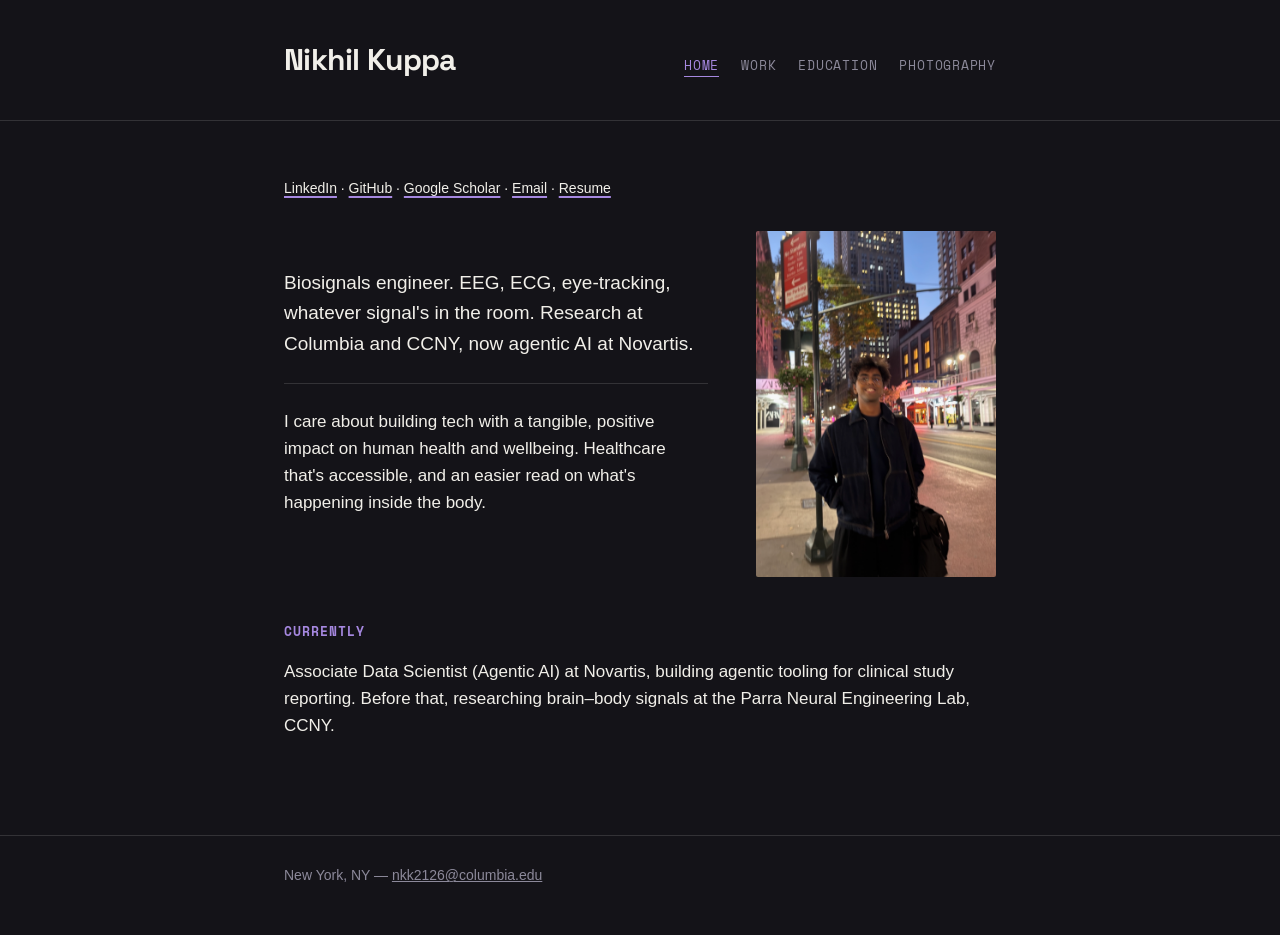
==== commit 579d9267: "Redo portfolio as multi-page site Replace the single dark/purple index.html with a minimal multi-pag" ====
--- a/index.html
+++ b/index.html
@@ -3,901 +3,64 @@
 <head>
 <meta charset="UTF-8">
 <meta name="viewport" content="width=device-width, initial-scale=1.0">
-<title>Nikhil Kuppa — ML & AI Engineer</title>
+<title>Nikhil Kuppa</title>
+<meta name="description" content="Biosignals engineer.">
 <link rel="preconnect" href="https://fonts.googleapis.com">
-<link href="https://fonts.googleapis.com/css2?family=DM+Serif+Display:ital@0;1&family=DM+Mono:wght@400;500&family=DM+Sans:wght@300;400;500&display=swap" rel="stylesheet">
-<style>
-  :root {
-    --bg: #080610;
-    --bg2: #0e0b1a;
-    --bg3: #150f24;
-    --purple: #8c56bf;
-    --purple-dim: rgba(140,86,191,0.15);
-    --purple-glow: rgba(140,86,191,0.35);
-    --gold: #e6a715;
-    --gold-dim: rgba(230,167,21,0.12);
-    --white: #f5f3ff;
-    --muted: #7a728f;
-    --muted2: #3e3852;
-    --line: rgba(140,86,191,0.1);
-    --line2: rgba(140,86,191,0.2);
-    --serif: 'DM Serif Display', Georgia, serif;
-    --mono: 'DM Mono', monospace;
-    --sans: 'DM Sans', sans-serif;
-  }
-  *, *::before, *::after { box-sizing: border-box; margin: 0; padding: 0; }
-  html { scroll-behavior: smooth; }
-  body {
-    background: var(--bg);
-    color: var(--white);
-    font-family: var(--sans);
-    font-size: 15px;
-    line-height: 1.7;
-    overflow-x: hidden;
-  }
-
-  /* GRID LINES — purple tinted */
-  body::before {
-    content: '';
-    position: fixed;
-    inset: 0;
-    background-image:
-      linear-gradient(var(--line) 1px, transparent 1px),
-      linear-gradient(90deg, var(--line) 1px, transparent 1px);
-    background-size: 80px 80px;
-    pointer-events: none;
-    z-index: 0;
-  }
-
-  /* subtle purple radial glow at top */
-  body::after {
-    content: '';
-    position: fixed;
-    top: -200px;
-    left: 50%;
-    transform: translateX(-50%);
-    width: 800px;
-    height: 500px;
-    background: radial-gradient(ellipse, rgba(140,86,191,0.18) 0%, transparent 70%);
-    pointer-events: none;
-    z-index: 0;
-  }
-
-  /* NAV */
-  nav {
-    position: fixed;
-    top: 0; left: 0; right: 0;
-    z-index: 100;
-    display: flex;
-    justify-content: space-between;
-    align-items: center;
-    padding: 20px 48px;
-    background: rgba(8,6,16,0.88);
-    backdrop-filter: blur(14px);
-    border-bottom: 1px solid var(--line);
-  }
-  .nav-logo {
-    font-family: var(--mono);
-    font-size: 13px;
-    color: var(--gold);
-    letter-spacing: 0.05em;
-    text-decoration: none;
-  }
-  .nav-links { display: flex; gap: 36px; list-style: none; }
-  .nav-links a {
-    font-family: var(--mono);
-    font-size: 12px;
-    color: var(--muted);
-    text-decoration: none;
-    letter-spacing: 0.08em;
-    text-transform: uppercase;
-    transition: color 0.2s;
-  }
-  .nav-links a:hover { color: var(--white); }
-
-  /* SECTIONS */
-  section { position: relative; z-index: 1; }
-
-  /* HERO */
-  #hero {
-    min-height: 100vh;
-    display: flex;
-    flex-direction: column;
-    justify-content: flex-end;
-    padding: 0 48px 80px;
-    border-bottom: 1px solid var(--line);
-  }
-  .hero-tag {
-    font-family: var(--mono);
-    font-size: 12px;
-    color: var(--gold);
-    letter-spacing: 0.14em;
-    text-transform: uppercase;
-    margin-bottom: 24px;
-    opacity: 0;
-    animation: fadeUp 0.8s 0.2s forwards;
-  }
-  .hero-name {
-    font-family: var(--serif);
-    font-size: clamp(56px, 9vw, 120px);
-    line-height: 0.95;
-    letter-spacing: -0.02em;
-    margin-bottom: 32px;
-    opacity: 0;
-    animation: fadeUp 0.8s 0.4s forwards;
-  }
-  .hero-name em {
-    font-style: italic;
-    color: var(--purple);
-  }
-  .hero-desc {
-    max-width: 580px;
-    font-size: 16px;
-    color: var(--muted);
-    line-height: 1.75;
-    margin-bottom: 48px;
-    opacity: 0;
-    animation: fadeUp 0.8s 0.6s forwards;
-  }
-  .hero-desc strong { color: var(--white); font-weight: 500; }
-  .hero-links {
-    display: flex;
-    gap: 14px;
-    flex-wrap: wrap;
-    opacity: 0;
-    animation: fadeUp 0.8s 0.8s forwards;
-  }
-  .btn {
-    font-family: var(--mono);
-    font-size: 12px;
-    letter-spacing: 0.08em;
-    text-transform: uppercase;
-    padding: 12px 24px;
-    border: 1px solid var(--line2);
-    text-decoration: none;
-    color: var(--white);
-    transition: all 0.2s;
-    display: inline-block;
-  }
-  .btn:hover { border-color: var(--purple); color: var(--purple); }
-  .btn-gold { background: var(--gold); color: #080610; border-color: var(--gold); font-weight: 500; }
-  .btn-gold:hover { background: transparent; color: var(--gold); }
-  .btn-purple { border-color: var(--purple); color: var(--purple); }
-  .btn-purple:hover { background: var(--purple-dim); }
-
-  /* lakers badge */
-  .lakers-badge {
-    display: inline-flex;
-    align-items: center;
-    gap: 8px;
-    font-family: var(--mono);
-    font-size: 11px;
-    color: var(--gold);
-    border: 1px solid rgba(230,167,21,0.3);
-    padding: 6px 14px;
-    background: rgba(230,167,21,0.07);
-    letter-spacing: 0.08em;
-  }
-  .lakers-badge::before {
-    content: '';
-    display: inline-block;
-    width: 8px;
-    height: 8px;
-    background: var(--gold);
-    border-radius: 50%;
-  }
-
-  .hero-scroll {
-    position: absolute;
-    right: 48px;
-    bottom: 80px;
-    writing-mode: vertical-rl;
-    font-family: var(--mono);
-    font-size: 11px;
-    color: var(--muted2);
-    letter-spacing: 0.12em;
-    text-transform: uppercase;
-    display: flex;
-    align-items: center;
-    gap: 12px;
-    opacity: 0;
-    animation: fadeIn 1s 1.2s forwards;
-  }
-  .hero-scroll::after {
-    content: '';
-    display: block;
-    width: 1px;
-    height: 60px;
-    background: var(--muted2);
-  }
-
-  /* SECTION LAYOUT */
-  .section-inner {
-    max-width: 1200px;
-    margin: 0 auto;
-    padding: 100px 48px;
-  }
-  .section-label {
-    font-family: var(--mono);
-    font-size: 11px;
-    color: var(--purple);
-    letter-spacing: 0.14em;
-    text-transform: uppercase;
-    margin-bottom: 48px;
-    display: flex;
-    align-items: center;
-    gap: 16px;
-  }
-  .section-label::after {
-    content: '';
-    flex: 1;
-    height: 1px;
-    background: var(--line2);
-  }
-
-  /* ABOUT */
-  #about { border-bottom: 1px solid var(--line); }
-  .about-grid {
-    display: grid;
-    grid-template-columns: 1fr 1fr;
-    gap: 80px;
-    align-items: start;
-  }
-  .about-text p {
-    color: var(--muted);
-    margin-bottom: 20px;
-    font-size: 15px;
-    line-height: 1.8;
-  }
-  .about-text p strong { color: var(--white); font-weight: 500; }
-  .about-text .gold { color: var(--gold); }
-  .about-text .purple { color: var(--purple); }
-
-  /* lakers callout */
-  .lakers-callout {
-    margin-top: 28px;
-    padding: 20px 24px;
-    border-left: 3px solid var(--gold);
-    background: var(--gold-dim);
-  }
-  .lakers-callout p {
-    color: var(--muted) !important;
-    margin: 0 !important;
-    font-size: 14px !important;
-  }
-  .lakers-callout p strong { color: var(--gold) !important; }
-
-  .stats-grid {
-    display: grid;
-    grid-template-columns: 1fr 1fr;
-    gap: 1px;
-    background: var(--line);
-    border: 1px solid var(--line);
-  }
-  .stat {
-    background: var(--bg);
-    padding: 32px 28px;
-    transition: background 0.2s;
-  }
-  .stat:hover { background: var(--bg3); }
-  .stat-num {
-    font-family: var(--serif);
-    font-size: 42px;
-    line-height: 1;
-    margin-bottom: 8px;
-    color: var(--gold);
-  }
-  .stat-label {
-    font-family: var(--mono);
-    font-size: 11px;
-    color: var(--muted);
-    text-transform: uppercase;
-    letter-spacing: 0.1em;
-  }
-  .edu-band {
-    display: grid;
-    grid-template-columns: 1fr 1fr;
-    gap: 1px;
-    background: var(--line);
-    border: 1px solid var(--line);
-    margin-top: 1px;
-  }
-  .edu-item { background: var(--bg); padding: 28px; }
-  .edu-degree { font-family: var(--serif); font-size: 18px; margin-bottom: 6px; }
-  .edu-school {
-    font-family: var(--mono);
-    font-size: 11px;
-    color: var(--purple);
-    text-transform: uppercase;
-    letter-spacing: 0.08em;
-    margin-bottom: 4px;
-  }
-  .edu-detail { font-family: var(--mono); font-size: 11px; color: var(--muted2); }
-
-  /* SKILLS */
-  #skills { border-bottom: 1px solid var(--line); background: var(--bg2); }
-  .skills-grid {
-    display: grid;
-    grid-template-columns: repeat(3, 1fr);
-    gap: 1px;
-    background: var(--line);
-    border: 1px solid var(--line);
-  }
-  .skill-cat { background: var(--bg2); padding: 32px 28px; transition: background 0.2s; }
-  .skill-cat:hover { background: var(--bg3); }
-  .skill-cat-title {
-    font-family: var(--mono);
-    font-size: 11px;
-    color: var(--gold);
-    text-transform: uppercase;
-    letter-spacing: 0.1em;
-    margin-bottom: 16px;
-  }
-  .skill-tags { display: flex; flex-wrap: wrap; gap: 8px; }
-  .tag {
-    font-family: var(--mono);
-    font-size: 11px;
-    padding: 4px 10px;
-    border: 1px solid var(--line2);
-    color: var(--muted);
-    letter-spacing: 0.04em;
-    transition: all 0.15s;
-  }
-  .tag:hover { border-color: var(--purple); color: var(--white); background: var(--purple-dim); }
-
-  /* EXPERIENCE */
-  #experience { border-bottom: 1px solid var(--line); }
-  .exp-list { display: flex; flex-direction: column; }
-  .exp-item {
-    display: grid;
-    grid-template-columns: 280px 1fr;
-    gap: 48px;
-    padding: 48px 0;
-    border-bottom: 1px solid var(--line);
-    transition: padding 0.2s, background 0.2s;
-  }
-  .exp-item:last-child { border-bottom: none; }
-  .exp-item:hover { background: var(--bg3); margin: 0 -48px; padding: 48px 48px; }
-  .exp-company { font-family: var(--serif); font-size: 20px; margin-bottom: 6px; line-height: 1.2; }
-  .exp-role {
-    font-family: var(--mono);
-    font-size: 11px;
-    color: var(--purple);
-    text-transform: uppercase;
-    letter-spacing: 0.08em;
-    margin-bottom: 8px;
-  }
-  .exp-date { font-family: var(--mono); font-size: 11px; color: var(--muted2); }
-  .exp-location { font-family: var(--mono); font-size: 11px; color: var(--muted2); margin-top: 4px; }
-  .exp-bullets { list-style: none; }
-  .exp-bullets li {
-    color: var(--muted);
-    font-size: 14px;
-    line-height: 1.7;
-    padding: 7px 0 7px 20px;
-    position: relative;
-    border-bottom: 1px solid var(--line);
-  }
-  .exp-bullets li:last-child { border-bottom: none; }
-  .exp-bullets li::before {
-    content: '—';
-    position: absolute;
-    left: 0;
-    color: var(--muted2);
-    font-family: var(--mono);
-    font-size: 11px;
-    top: 10px;
-  }
-
-  /* PROJECTS */
-  #projects { border-bottom: 1px solid var(--line); background: var(--bg2); }
-  .projects-grid {
-    display: grid;
-    grid-template-columns: repeat(2, 1fr);
-    gap: 1px;
-    background: var(--line);
-    border: 1px solid var(--line);
-  }
-  .project-card {
-    background: var(--bg2);
-    padding: 36px 32px;
-    transition: background 0.2s;
-  }
-  .project-card:hover { background: var(--bg3); }
-  .project-num {
-    font-family: var(--mono);
-    font-size: 11px;
-    color: var(--gold);
-    margin-bottom: 14px;
-    letter-spacing: 0.1em;
-  }
-  .project-title { font-family: var(--serif); font-size: 22px; line-height: 1.2; margin-bottom: 14px; }
-  .project-desc { font-size: 13px; color: var(--muted); line-height: 1.7; margin-bottom: 20px; }
-  .project-tech { display: flex; flex-wrap: wrap; gap: 6px; }
-  .tech-pill {
-    font-family: var(--mono);
-    font-size: 10px;
-    padding: 3px 8px;
-    background: var(--bg3);
-    border: 1px solid var(--line2);
-    color: var(--muted2);
-    letter-spacing: 0.04em;
-  }
-
-  /* PUBLICATIONS */
-  #publications { border-bottom: 1px solid var(--line); }
-  .pub-list { display: flex; flex-direction: column; }
-  .pub-item {
-    padding: 32px 0;
-    border-bottom: 1px solid var(--line);
-    display: grid;
-    grid-template-columns: 80px 1fr;
-    gap: 32px;
-    align-items: start;
-  }
-  .pub-item:last-child { border-bottom: none; }
-  .pub-year { font-family: var(--mono); font-size: 12px; color: var(--muted2); padding-top: 4px; }
-  .pub-title { font-family: var(--serif); font-size: 19px; line-height: 1.3; margin-bottom: 8px; }
-  .pub-authors { font-family: var(--mono); font-size: 11px; color: var(--muted); margin-bottom: 8px; }
-  .pub-venue {
-    font-family: var(--mono);
-    font-size: 11px;
-    color: var(--purple);
-    text-transform: uppercase;
-    letter-spacing: 0.08em;
-  }
-  .pub-badge {
-    display: inline-block;
-    margin-left: 10px;
-    font-size: 10px;
-    padding: 2px 8px;
-    background: rgba(230,167,21,0.1);
-    border: 1px solid rgba(230,167,21,0.3);
-    color: var(--gold);
-    letter-spacing: 0.06em;
-  }
-
-  /* ACHIEVEMENTS */
-  #achievements { border-bottom: 1px solid var(--line); background: var(--bg2); }
-  .ach-grid {
-    display: grid;
-    grid-template-columns: repeat(3, 1fr);
-    gap: 1px;
-    background: var(--line);
-    border: 1px solid var(--line);
-  }
-  .ach-item { background: var(--bg2); padding: 36px 28px; transition: background 0.2s; }
-  .ach-item:hover { background: var(--bg3); }
-  .ach-icon { font-family: var(--serif); font-size: 28px; color: var(--gold); margin-bottom: 16px; }
-  .ach-title { font-family: var(--serif); font-size: 18px; line-height: 1.3; margin-bottom: 10px; }
-  .ach-desc { font-size: 13px; color: var(--muted); line-height: 1.6; }
-
-  /* CONTACT */
-  #contact { min-height: 60vh; display: flex; flex-direction: column; justify-content: center; }
-  .contact-inner {
-    max-width: 1200px;
-    margin: 0 auto;
-    padding: 100px 48px;
-    display: grid;
-    grid-template-columns: 1fr 1fr;
-    gap: 80px;
-    align-items: center;
-  }
-  .contact-heading {
-    font-family: var(--serif);
-    font-size: clamp(40px, 6vw, 72px);
-    line-height: 1.0;
-    letter-spacing: -0.02em;
-  }
-  .contact-heading em { font-style: italic; color: var(--purple); }
-  .contact-links { display: flex; flex-direction: column; gap: 12px; }
-  .contact-link {
-    display: flex;
-    align-items: center;
-    gap: 20px;
-    padding: 18px 24px;
-    border: 1px solid var(--line);
-    text-decoration: none;
-    color: var(--white);
-    transition: all 0.2s;
-  }
-  .contact-link:hover { border-color: var(--purple); background: var(--purple-dim); }
-  .contact-link-label {
-    font-family: var(--mono);
-    font-size: 11px;
-    color: var(--muted2);
-    text-transform: uppercase;
-    letter-spacing: 0.1em;
-    min-width: 80px;
-  }
-  .contact-link-value { font-size: 14px; color: var(--muted); }
-  .contact-link:hover .contact-link-value { color: var(--white); }
-  .contact-link-arrow { margin-left: auto; font-family: var(--mono); font-size: 16px; color: var(--muted2); transition: transform 0.2s, color 0.2s; }
-  .contact-link:hover .contact-link-arrow { transform: translate(4px, -4px); color: var(--gold); }
-
-  /* FOOTER */
-  footer {
-    border-top: 1px solid var(--line);
-    padding: 24px 48px;
-    display: flex;
-    justify-content: space-between;
-    align-items: center;
-    position: relative;
-    z-index: 1;
-  }
-  footer span { font-family: var(--mono); font-size: 11px; color: var(--muted2); letter-spacing: 0.06em; }
-  footer .footer-lakers { color: var(--gold); }
-
-  /* ANIMATIONS */
-  @keyframes fadeUp {
-    from { opacity: 0; transform: translateY(24px); }
-    to { opacity: 1; transform: translateY(0); }
-  }
-  @keyframes fadeIn {
-    from { opacity: 0; }
-    to { opacity: 1; }
-  }
-  .reveal {
-    opacity: 0;
-    transform: translateY(20px);
-    transition: opacity 0.7s ease, transform 0.7s ease;
-  }
-  .reveal.visible { opacity: 1; transform: none; }
-</style>
+<link href="https://fonts.googleapis.com/css2?family=Space+Grotesk:wght@500;700&family=Space+Mono:wght@400;700&display=swap" rel="stylesheet">
+<link rel="stylesheet" href="styles.css">
 </head>
 <body>
 
-<nav>
-  <a href="#hero" class="nav-logo">NK — Portfolio</a>
-  <ul class="nav-links">
-    <li><a href="#about">About</a></li>
-    <li><a href="#experience">Experience</a></li>
-    <li><a href="#projects">Projects</a></li>
-    <li><a href="#publications">Research</a></li>
-    <li><a href="#contact">Contact</a></li>
-  </ul>
-</nav>
+<header class="site">
+  <div class="wrap">
+    <nav class="site">
+      <a class="brand" href="index.html">Nikhil Kuppa</a>
+      <div class="links">
+        <a href="index.html" class="active">Home</a>
+        <a href="work.html">Work</a>
+        <a href="education.html">Education</a>
+        <a href="photography.html">Photography</a>
+      </div>
+    </nav>
+  </div>
+</header>
 
-<!-- HERO -->
-<section id="hero">
-  <div class="hero-tag">ML &amp; AI Engineer · New York, NY</div>
-  <h1 class="hero-name">Nikhil<br><em>Kuppa</em></h1>
-  <p class="hero-desc">Building AI systems at the intersection of biomedical signals, deep learning, and production engineering. MS Columbia. </strong> Based in New York.</p>
-  <div class="hero-links">
-    <a href="mailto:nkk2126@columbia.edu" class="btn btn-gold">Get in touch</a>
-    <a href="https://linkedin.com/in/nikhilkuppa" target="_blank" class="btn btn-purple">LinkedIn</a>
-    <a href="https://github.com/nikhilkuppa" target="_blank" class="btn">GitHub</a>
-  </div>
-  <div class="hero-scroll">Scroll</div>
-</section>
+<main>
+  <div class="wrap">
+    <p class="top-links reveal">
+      <a class="inline" href="https://www.linkedin.com/in/nikhilkuppa/">LinkedIn</a> &middot;
+      <a class="inline" href="https://github.com/nikhilkuppa">GitHub</a> &middot;
+      <a class="inline" href="https://scholar.google.com/citations?user=C9WDNPoAAAAJ&hl=en">Google Scholar</a> &middot;
+      <a class="inline" href="mailto:nkk2126@columbia.edu">Email</a> &middot;
+      <a class="inline" href="assets/NikhilKuppa_Resume.pdf">Resume</a>
+    </p>
 
-<!-- ABOUT -->
-<section id="about">
-  <div class="section-inner">
-    <div class="section-label">01 — About</div>
-    <div class="about-grid">
-      <div class="about-text reveal">
-        <p>I'm a <strong>Machine Learning and AI Engineer</strong> with a master's from Columbia University and 3+ years of experience building AI-driven solutions from research to production.</p>
-        <p>My work spans <strong>physiological signal processing</strong> (ECG, EEG, rPPG), <strong>LLM/GenAI pipelines</strong>, computer vision, and multimodal deep learning — with a sharp focus on shipping things that actually work.</p>
-        <p>Currently at <strong>Novartis Pharmaceuticals</strong> as an Associate Data Scientist building agentic AI systems. Previously at City College of New York's Neural Engineering Lab and Columbia's Biomedical Imaging Lab.</p>
-        <div class="lakers-callout">
-          <p>Off the clock? You'll probably find me watching the <strong>Lakers</strong> — purple and gold runs deep.</p>
-        </div>
+    <div class="hero">
+      <div class="hero-text">
+        <p class="lede">Biosignals engineer. EEG, ECG, eye-tracking, whatever signal's in the room. Research at Columbia and CCNY, now agentic AI at Novartis.</p>
+
+        <hr class="rule">
+
+        <p class="reveal">I care about building tech with a tangible, positive impact on human health and wellbeing. Healthcare that's accessible, and an easier read on what's happening inside the body.</p>
       </div>
-      <div class="reveal" style="transition-delay:0.1s">
-        <div class="stats-grid">
-          <div class="stat">
-            <div class="stat-num">3+</div>
-            <div class="stat-label">Years Experience</div>
-          </div>
-          <!-- <div class="stat">
-            <div class="stat-num">3.88</div>
-            <div class="stat-label">Columbia GPA</div>
-          </div>
-          <div class="stat">
-            <div class="stat-num">140K+</div>
-            <div class="stat-label">Videos Processed</div>
-          </div>
-          <div class="stat">
-            <div class="stat-num">99%</div>
-            <div class="stat-label">Time Saved @ Novartis</div>
-          </div> -->
-        </div>
-        <div class="edu-band">
-          <div class="edu-item">
-            <div class="edu-school">Columbia University</div>
-            <div class="edu-degree">MS Biomedical Eng.</div>
-            <div class="edu-detail">GPA 3.88/4 · Dec 2023</div>
-          </div>
-          <div class="edu-item">
-            <div class="edu-school">Manipal University</div>
-            <div class="edu-degree">B.Tech ECE</div>
-            <div class="edu-detail">GPA 8.38/10 · Jul 2022</div>
-          </div>
-        </div>
+
+      <div class="hero-photo reveal">
+        <img src="assets/nikhil.png" alt="Nikhil, on a street in New York at dusk">
       </div>
     </div>
+
+    <h2 class="reveal">Currently</h2>
+    <p class="reveal">Associate Data Scientist (Agentic AI) at Novartis, building agentic tooling for clinical study reporting. Before that, researching brain–body signals at the Parra Neural Engineering Lab, CCNY.</p>
+
   </div>
-</section>
+</main>
 
-<!-- SKILLS -->
-<section id="skills">
-  <div class="section-inner">
-    <div class="section-label">02 — Skills</div>
-    <div class="skills-grid reveal">
-      <div class="skill-cat">
-        <div class="skill-cat-title">Languages &amp; Tools</div>
-        <div class="skill-tags">
-          <span class="tag">Python</span><span class="tag">MATLAB</span><span class="tag">R</span><span class="tag">SQL</span><span class="tag">LangGraph</span><span class="tag">LangChain</span><span class="tag">RAG</span><span class="tag">AWS Bedrock</span><span class="tag">GCP</span><span class="tag">Claude Code</span>
-        </div>
-      </div>
-      <div class="skill-cat">
-        <div class="skill-cat-title">Specializations</div>
-        <div class="skill-tags">
-          <span class="tag">Deep Learning</span><span class="tag">Machine Learning</span><span class="tag">Signal Processing</span><span class="tag">Image Processing</span><span class="tag">Computer Vision</span><span class="tag">NLP</span><span class="tag">LLMs</span><span class="tag">Statistical Analysis</span>
-        </div>
-      </div>
-      <div class="skill-cat">
-        <div class="skill-cat-title">Modalities</div>
-        <div class="skill-tags">
-          <span class="tag">ECG</span><span class="tag">EEG</span><span class="tag">EMG</span><span class="tag">EOG</span><span class="tag">rPPG</span><span class="tag">PCG</span><span class="tag">EDA</span><span class="tag">MRI</span><span class="tag">CT</span><span class="tag">Eyetracking</span><span class="tag">Respiratory</span><span class="tag">ADAM</span>
-        </div>
-      </div>
-    </div>
+<footer class="site">
+  <div class="wrap">
+    New York, NY — <a href="mailto:nkk2126@columbia.edu">nkk2126@columbia.edu</a>
   </div>
-</section>
-
-<!-- EXPERIENCE -->
-<section id="experience">
-  <div class="section-inner">
-    <div class="section-label">03 — Experience</div>
-    <div class="exp-list">
-
-      <div class="exp-item reveal">
-        <div class="exp-meta">
-          <div class="exp-company">Novartis Pharmaceuticals</div>
-          <div class="exp-role">Associate Data Scientist · Agentic AI</div>
-          <div class="exp-date">Nov 2025 — Present</div>
-          <div class="exp-location">New York, NY</div>
-          <div style="margin-top:8px;font-family:var(--mono);font-size:10px;color:var(--muted2);">via Abacus Service Corporation</div>
-        </div>
-        <ul class="exp-bullets">
-          <li>Refining, evaluating and enhancing Claude Code skill commands to ensure deterministic code generation for a table-creation pipeline.</li>
-          <li>Built a multi-agent RAG system with an agentic R code stitcher to fast-track table-creation for Clinical Study Reports, integrating SAPs, table shells, and historical code — reducing manual effort by 99.17% with an 85% success rate.</li>
-        </ul>
-      </div>
-
-      <div class="exp-item reveal">
-        <div class="exp-meta">
-          <div class="exp-company">Neural Engineering Lab, CCNY</div>
-          <div class="exp-role">Research AI Engineer</div>
-          <div class="exp-date">Aug 2024 — Jul 2025</div>
-          <div class="exp-location">New York, NY</div>
-        </div>
-        <ul class="exp-bullets">
-          <li>Architected a GenAI system using LLMs on 140,000+ educational videos to classify learning principles via video files, transcripts and text embeddings. Scaled via parallelization, used interactive visualizations to validate.</li>
-          <li>Engineered BIDS-compliant biomedical datasets (ECG, EEG, EOG, respiratory, eye-tracking) and deployed them on an interactive Flask web app. Conducted statistical analyses to identify trends and anomalies.</li>
-          <li>Built real-time EEG analysis system with movie playback integration and processed large-scale video datasets with facial/pose landmark overlays using memory-efficient software architectures.</li>
-        </ul>
-      </div>
-
-      <div class="exp-item reveal">
-        <div class="exp-meta">
-          <div class="exp-company">Sleepiz USA LLC</div>
-          <div class="exp-role">Intern · Digital Health ML</div>
-          <div class="exp-date">Sept 2024 — Apr 2025</div>
-          <div class="exp-location">New York, NY</div>
-        </div>
-        <ul class="exp-bullets">
-          <li>Developed a novel algorithm to detect false R-peaks in ECG, extracted respiratory metrics &amp; enabled simultaneous visualization analysis.</li>
-          <li>Quantified camera shakes using Computer Vision algorithms to digitize video recordings for capnography measurements.</li>
-        </ul>
-      </div>
-
-      <div class="exp-item reveal">
-        <div class="exp-meta">
-          <div class="exp-company">AuraSense Tech</div>
-          <div class="exp-role">Intern · Signal Processing &amp; ML</div>
-          <div class="exp-date">Nov 2023 — Jul 2024</div>
-          <div class="exp-location">Newark, NJ</div>
-        </div>
-        <ul class="exp-bullets">
-          <li>Built and deployed to production a real-time rPPG signal tracking / HR estimating Computer Vision model using signal processing.</li>
-        </ul>
-      </div>
-
-      <div class="exp-item reveal">
-        <div class="exp-meta">
-          <div class="exp-company">Biomedical Imaging Lab, Columbia</div>
-          <div class="exp-role">Research Engineer · Medical Imaging</div>
-          <div class="exp-date">Jun 2023 — Feb 2024</div>
-          <div class="exp-location">New York, NY</div>
-        </div>
-        <ul class="exp-bullets">
-          <li>Quantified emphysema using Hidden Markov Measure-Field algorithm on 3 Lung CT datasets and performed longitudinal analysis.</li>
-          <li>Validated results via Bland-Altman analysis, computed CT Hounsfield Unit metrics and documented QC code.</li>
-        </ul>
-      </div>
-
-      <div class="exp-item reveal">
-        <div class="exp-meta">
-          <div class="exp-company">Fourth Frontier Technologies</div>
-          <div class="exp-role">Intern · Digital Health Data &amp; ML</div>
-          <div class="exp-date">Jan 2022 — Jul 2022</div>
-          <div class="exp-location">Bangalore, India</div>
-        </div>
-        <ul class="exp-bullets">
-          <li>Overhauled workout activity insights by introducing a dynamic ranking system; facilitated code deployment to production via AWS.</li>
-          <li>Led development and shipped cardiac-based workout training insights (Heart Rate Zones) in collaboration with an MD.</li>
-          <li>Engineered an extensive dataset of ECG and cardiac features for 2500+ users, with the goal of predicting cardiac age.</li>
-        </ul>
-      </div>
-
-    </div>
-  </div>
-</section>
-
-<!-- PROJECTS -->
-<section id="projects">
-  <div class="section-inner">
-    <div class="section-label">04 — Projects</div>
-    <div class="projects-grid">
-
-      <div class="project-card reveal">
-        <div class="project-num">01</div>
-        <div class="project-title">Non-Contact Vital Signs &amp; Jaundice Detection</div>
-        <div class="project-desc">Production rPPG API estimating HR, HRV, RR, and BP from raw webcam video using dual algorithms (CHROM &amp; POS), Welch's PSD, and MediaPipe Face Mesh. Benchmarked 15 ML models for sclera-based jaundice detection (AUC 0.73, recall 0.79) on a 1,200-sample dataset. Reduced API memory ~10×.</div>
-        <div class="project-tech">
-          <span class="tech-pill">rPPG</span><span class="tech-pill">MediaPipe</span><span class="tech-pill">Welch's PSD</span><span class="tech-pill">GaussianNB</span><span class="tech-pill">Python</span>
-        </div>
-      </div>
-
-      <div class="project-card reveal">
-        <div class="project-num">02</div>
-        <div class="project-title">Drug Recommendation Application</div>
-        <div class="project-desc">Full-stack healthcare app with real-time personalized OTC drug recommendations. AI pipeline leveraging Gemini + RAG over 10,000+ MedlinePlus records, medication tracker, geolocation search, OAuth, Redis queues, and Supabase integration.</div>
-        <div class="project-tech">
-          <span class="tech-pill">Flask</span><span class="tech-pill">React</span><span class="tech-pill">Gemini</span><span class="tech-pill">RAG</span><span class="tech-pill">Redis</span><span class="tech-pill">Supabase</span>
-        </div>
-      </div>
-
-      <div class="project-card reveal">
-        <div class="project-num">03</div>
-        <div class="project-title">PCG Heart Sound Classifier</div>
-        <div class="project-desc">Multi-stage ML classification pipeline using Wavelet Transform, achieving 0.97 AUC. Segmented S1/S2 heart sounds with wavelet-based peak detection and deployed end-to-end with Docker/Nginx for real-time murmur detection via smartphone mic.</div>
-        <div class="project-tech">
-          <span class="tech-pill">Wavelet Transform</span><span class="tech-pill">Docker</span><span class="tech-pill">Nginx</span><span class="tech-pill">0.97 AUC</span>
-        </div>
-      </div>
-
-      <div class="project-card reveal">
-        <div class="project-num">04</div>
-        <div class="project-title">Brain-Controlled VR Game</div>
-        <div class="project-desc">Brain-computer interface using EEG (Motor Imagery + SSVEP) and EMG signals to trigger real-time actions. Applied CSP filtering, SVM and LSTM models for signal decoding, achieving 64% accuracy. 3rd place at NeuroVR Hackathon, Columbia.</div>
-        <div class="project-tech">
-          <span class="tech-pill">EEG</span><span class="tech-pill">EMG</span><span class="tech-pill">CSP</span><span class="tech-pill">LSTM</span><span class="tech-pill">SVM</span>
-        </div>
-      </div>
-
-      <div class="project-card reveal">
-        <div class="project-num">05</div>
-        <div class="project-title">MRI Image Reconstruction</div>
-        <div class="project-desc">Resolved phase loss issue in TorchIO, enabling complete image reconstruction from k-space. Augmented motion artifacts to a motion-free MRI dataset. Trained and evaluated AFT-Net reconstruction algorithm on this data.</div>
-        <div class="project-tech">
-          <span class="tech-pill">TorchIO</span><span class="tech-pill">AFT-Net</span><span class="tech-pill">k-space</span><span class="tech-pill">MRI</span><span class="tech-pill">PyTorch</span>
-        </div>
-      </div>
-
-    </div>
-  </div>
-</section>
-
-<!-- PUBLICATIONS -->
-<section id="publications">
-  <div class="section-inner">
-    <div class="section-label">05 — Research</div>
-    <div class="pub-list">
-
-      <div class="pub-item reveal">
-        <div class="pub-year">2025</div>
-        <div>
-          <div class="pub-title">The Brain, Body, and Behavior Dataset (BBBD): Multimodal Recordings during Educational Videos</div>
-          <div class="pub-authors">Madsen, J., <strong>Kuppa, N.</strong>, &amp; Parra, L.</div>
-          <div class="pub-venue">Nature Scientific Data <span class="pub-badge">Under Review</span></div>
-        </div>
-      </div>
-
-      <div class="pub-item reveal">
-        <div class="pub-year">TBD</div>
-        <div>
-          <div class="pub-title">Education-Attention Trap: Do viral videos ever teach what students need — A NeuroSci Approach</div>
-          <div class="pub-authors"><strong>Kuppa, N.</strong>, Madsen, J., &amp; Parra, L.</div>
-          <div class="pub-venue">In Works</div>
-        </div>
-      </div>
-
-      <div class="pub-item reveal">
-        <div class="pub-year">TBD</div>
-        <div>
-          <div class="pub-title">The Speed-Comprehension Tradeoff in Online Video Communication — YouTube Stats</div>
-          <div class="pub-authors"><strong>Kuppa, N.</strong>, Sudhir, K., Parra, L., &amp; Madsen, J.</div>
-          <div class="pub-venue">In Works</div>
-        </div>
-      </div>
-
-    </div>
-  </div>
-</section>
-
-<!-- ACHIEVEMENTS -->
-<section id="achievements">
-  <div class="section-inner">
-    <div class="section-label">06 — Achievements</div>
-    <div class="ach-grid">
-      <div class="ach-item reveal">
-        <div class="ach-icon">#3</div>
-        <div class="ach-title">NeuroVR Hackathon</div>
-        <div class="ach-desc">3rd Place for Brain-Controlled VR Game at Columbia University's NeuroVR Hackathon — EEG/EMG real-time BCI.</div>
-      </div>
-      <div class="ach-item reveal">
-        <div class="ach-icon">◈</div>
-        <div class="ach-title">Columbia Venture Competition</div>
-        <div class="ach-desc">Semifinalist with a pitch for the 'Sinusitis Relief Mask' — a consumer digital health device concept.</div>
-      </div>
-      <div class="ach-item reveal">
-        <div class="ach-icon">✦</div>
-        <div class="ach-title">Nature Scientific Data</div>
-        <div class="ach-desc">Co-author on the BBBD dataset paper currently under review — multimodal biomedical recordings across 140K+ educational videos.</div>
-      </div>
-    </div>
-  </div>
-</section>
-
-<!-- CONTACT -->
-<section id="contact">
-  <div class="contact-inner">
-    <div class="reveal">
-      <div class="section-label">07 — Contact</div>
-      <!-- <h2 class="contact-heading">Let's build<br><em>something</em><br>together.</h2> -->
-    </div>
-    <div class="contact-links reveal">
-      <a href="mailto:nkk2126@columbia.edu" class="contact-link">
-        <span class="contact-link-label">Email</span>
-        <span class="contact-link-value">nkk2126@columbia.edu</span>
-        <span class="contact-link-arrow">↗</span>
-      </a>
-      <a href="https://linkedin.com/in/nikhilkuppa" target="_blank" class="contact-link">
-        <span class="contact-link-label">LinkedIn</span>
-        <span class="contact-link-value">linkedin.com/in/nikhilkuppa</span>
-        <span class="contact-link-arrow">↗</span>
-      </a>
-      <a href="https://github.com/nikhilkuppa" target="_blank" class="contact-link">
-        <span class="contact-link-label">GitHub</span>
-        <span class="contact-link-value">github.com/nikhilkuppa</span>
-        <span class="contact-link-arrow">↗</span>
-      </a>
-      <div class="contact-link" style="cursor:default;">
-        <span class="contact-link-label">Location</span>
-        <span class="contact-link-value">New York, NY · Open to remote</span>
-      </div>
-    </div>
-  </div>
-</section>
-
-<footer>
-  <span>Nikhil Kuppa · ML &amp; AI Engineer</span>
-  <span class="footer-lakers"> New York, NY · 2025 </span>
 </footer>
 
-<script>
-  const observer = new IntersectionObserver((entries) => {
-    entries.forEach((e, i) => {
-      if (e.isIntersecting) {
-        setTimeout(() => e.target.classList.add('visible'), i * 80);
-      }
-    });
-  }, { threshold: 0.1 });
-  document.querySelectorAll('.reveal').forEach(el => observer.observe(el));
-</script>
+<script src="script.js" defer></script>
 </body>
-</html>+</html>
--- a/styles.css
+++ b/styles.css
@@ -0,0 +1,410 @@
+:root {
+  --bg: #141318;
+  --bg-alt: #1d1c23;
+  --text: #f1efe9;
+  --muted: #8c899a;
+  --accent: #a688e0;
+  --accent-soft: #3c3450;
+  --line: rgba(241,239,233,0.14);
+  --serif: 'Space Grotesk', -apple-system, sans-serif;
+  --sans: -apple-system, BlinkMacSystemFont, 'Segoe UI', Helvetica, Arial, sans-serif;
+  --mono: 'Space Mono', 'SF Mono', monospace;
+}
+
+* { box-sizing: border-box; }
+
+html { scroll-behavior: smooth; }
+
+body {
+  margin: 0;
+  background: var(--bg);
+  color: var(--text);
+  font-family: var(--sans);
+  font-size: 17px;
+  line-height: 1.6;
+  -webkit-font-smoothing: antialiased;
+}
+
+.wrap {
+  max-width: 760px;
+  margin: 0 auto;
+  padding: 0 24px;
+}
+
+header.site {
+  padding: 36px 0 0;
+  border-bottom: 1px solid var(--line);
+}
+
+header.site nav.site {
+  padding-bottom: 36px;
+}
+
+.reveal {
+  opacity: 0;
+  transform: translateY(14px);
+  transition: opacity 0.5s ease, transform 0.5s ease;
+}
+.reveal.visible {
+  opacity: 1;
+  transform: none;
+}
+
+nav.site {
+  display: flex;
+  align-items: baseline;
+  justify-content: space-between;
+  flex-wrap: wrap;
+  gap: 12px;
+}
+
+.brand {
+  font-family: var(--serif);
+  font-size: 30px;
+  font-weight: 700;
+  color: var(--text);
+  text-decoration: none;
+  letter-spacing: -0.02em;
+}
+
+.links {
+  display: flex;
+  gap: 22px;
+  font-size: 13px;
+  font-family: var(--mono);
+  text-transform: uppercase;
+  letter-spacing: 0.06em;
+}
+
+.links a {
+  color: var(--muted);
+  text-decoration: none;
+  border-bottom: 1px solid transparent;
+  transition: color 0.15s, border-color 0.15s;
+}
+
+.links a:hover,
+.links a.active {
+  color: var(--accent);
+  border-color: var(--accent);
+}
+
+.links a {
+  transition: color 0.15s, border-color 0.15s, transform 0.15s;
+}
+.links a:hover { transform: translateY(-1px); }
+
+main {
+  padding: 56px 0 72px;
+}
+
+.top-links {
+  font-size: 14px;
+  margin: 0 0 32px;
+}
+
+.hero {
+  display: flex;
+  align-items: center;
+  gap: 48px;
+  margin-bottom: 16px;
+}
+
+.hero-text {
+  flex: 1;
+  min-width: 0;
+}
+
+.hero-photo {
+  flex: 0 0 240px;
+  width: 240px;
+}
+
+.hero-photo img {
+  display: block;
+  width: 100%;
+  height: auto;
+  border-radius: 2px;
+}
+
+@media (max-width: 640px) {
+  .hero {
+    flex-direction: column-reverse;
+    align-items: stretch;
+    gap: 28px;
+  }
+  .hero-photo {
+    width: 100%;
+    flex: 0 0 auto;
+  }
+}
+
+h1 {
+  font-family: var(--serif);
+  font-size: 54px;
+  font-weight: 700;
+  line-height: 1.02;
+  letter-spacing: -0.03em;
+  margin: 0 0 20px;
+}
+
+h1 .pop {
+  color: var(--accent);
+  display: inline-block;
+  transform: rotate(-3deg);
+}
+
+h2 {
+  font-family: var(--mono);
+  font-size: 13px;
+  font-weight: 700;
+  text-transform: uppercase;
+  letter-spacing: 0.08em;
+  margin: 44px 0 16px;
+  color: var(--accent);
+}
+
+p { margin: 0 0 24px; }
+
+.lede {
+  font-size: 19px;
+  color: var(--text);
+}
+
+.rule {
+  border: none;
+  border-top: 1px solid var(--line);
+  margin: 24px 0;
+}
+
+.muted { color: var(--muted); }
+.muted strong { color: var(--text); }
+.accent { color: var(--accent); }
+
+a.inline {
+  color: var(--text);
+  text-decoration: underline;
+  text-decoration-color: var(--accent);
+  text-decoration-thickness: 2px;
+  text-underline-offset: 3px;
+}
+a.inline:hover { color: var(--accent); }
+
+.tag-row {
+  display: flex;
+  flex-wrap: wrap;
+  gap: 8px;
+  margin: 32px 0 16px;
+}
+.tag {
+  font-family: var(--mono);
+  font-size: 12px;
+  padding: 6px 12px;
+  background: var(--text);
+  border: 1px solid var(--text);
+  border-radius: 2px;
+  color: var(--bg);
+  text-transform: uppercase;
+  letter-spacing: 0.03em;
+  transition: transform 0.15s, background 0.15s, color 0.15s;
+}
+
+.tag:nth-child(2n) {
+  background: var(--accent);
+  border-color: var(--accent);
+  color: #fff;
+}
+
+.tag-row:hover .tag { transform: translateY(0); }
+.tag:hover {
+  transform: translateY(-2px) rotate(-1deg);
+}
+
+.tab-row {
+  display: flex;
+  gap: 4px;
+  margin: 28px 0 28px;
+  border-bottom: 1px solid var(--line);
+}
+
+.tab-btn {
+  font-family: var(--mono);
+  font-size: 13px;
+  text-transform: uppercase;
+  letter-spacing: 0.05em;
+  background: none;
+  border: none;
+  cursor: pointer;
+  color: var(--muted);
+  padding: 10px 14px 10px 0;
+  margin-right: 10px;
+  border-bottom: 2px solid transparent;
+  transform: translateY(1px);
+}
+
+.tab-btn:hover { color: var(--text); }
+
+.tab-btn.active {
+  color: var(--accent);
+  border-bottom-color: var(--accent);
+}
+
+.tab-panel .entry:first-child { padding-top: 0; }
+
+.entry {
+  padding: 20px 0;
+  border-bottom: 1px solid var(--line);
+}
+.entry:last-child { border-bottom: none; }
+
+.entry-head {
+  display: grid;
+  grid-template-columns: 1fr auto;
+  align-items: baseline;
+  gap: 6px 12px;
+  margin-bottom: 4px;
+}
+
+.entry-title {
+  font-weight: 600;
+  font-size: 17px;
+  min-width: 0;
+}
+
+.entry-meta {
+  font-size: 12px;
+  color: var(--muted);
+  font-family: var(--mono);
+  white-space: nowrap;
+  text-align: right;
+}
+
+.entry-sub {
+  font-size: 14px;
+  color: var(--muted);
+  margin-bottom: 8px;
+}
+
+.edu-entry {
+  display: flex;
+  align-items: flex-start;
+  gap: 16px;
+}
+
+.edu-logo {
+  flex: 0 0 44px;
+  width: 44px;
+  height: 44px;
+  object-fit: contain;
+  margin-top: 2px;
+}
+
+.entry p {
+  margin: 0;
+  font-size: 15px;
+}
+
+.entry ul {
+  list-style: none;
+  margin: 0;
+  padding: 0;
+}
+
+.entry li {
+  position: relative;
+  padding-left: 16px;
+  margin-bottom: 8px;
+  font-size: 15px;
+}
+
+.entry li:last-child { margin-bottom: 0; }
+
+.entry li::before {
+  content: '—';
+  position: absolute;
+  left: 0;
+  color: var(--accent);
+}
+
+.fig-row {
+  display: flex;
+  flex-wrap: wrap;
+  gap: 16px;
+  margin-top: 20px;
+}
+
+.fig {
+  flex: 1 1 260px;
+  margin: 0;
+  background: #fff;
+  border: 1px solid var(--line);
+  border-radius: 3px;
+  padding: 12px;
+}
+
+.fig img {
+  display: block;
+  width: 100%;
+  height: auto;
+  border-radius: 2px;
+}
+
+.fig-dark {
+  background: var(--bg-alt);
+}
+
+.fig figcaption {
+  margin-top: 8px;
+  font-family: var(--mono);
+  font-size: 11px;
+  text-transform: uppercase;
+  letter-spacing: 0.04em;
+  color: #6b6960;
+}
+
+.fig-dark figcaption {
+  color: var(--muted);
+}
+
+.photo-grid {
+  display: grid;
+  grid-template-columns: repeat(3, 1fr);
+  gap: 10px;
+  margin: 24px 0;
+}
+
+.photo-box {
+  aspect-ratio: 4 / 5;
+  background: var(--bg-alt);
+  border: 1px solid var(--line);
+  border-radius: 0;
+  overflow: hidden;
+  transition: transform 0.15s, border-color 0.15s;
+}
+
+.photo-box img {
+  display: block;
+  width: 100%;
+  height: 100%;
+  object-fit: cover;
+}
+
+.photo-box:hover {
+  transform: rotate(-1.5deg) scale(1.03);
+  border-color: var(--accent);
+}
+
+footer.site {
+  border-top: 1px solid var(--line);
+  padding: 28px 0 48px;
+  font-size: 14px;
+  color: var(--muted);
+}
+
+footer.site a { color: var(--muted); }
+
+@media (max-width: 500px) {
+  main { padding: 36px 0 60px; }
+  h1 { font-size: 28px; }
+  .photo-grid { grid-template-columns: repeat(2, 1fr); }
+}
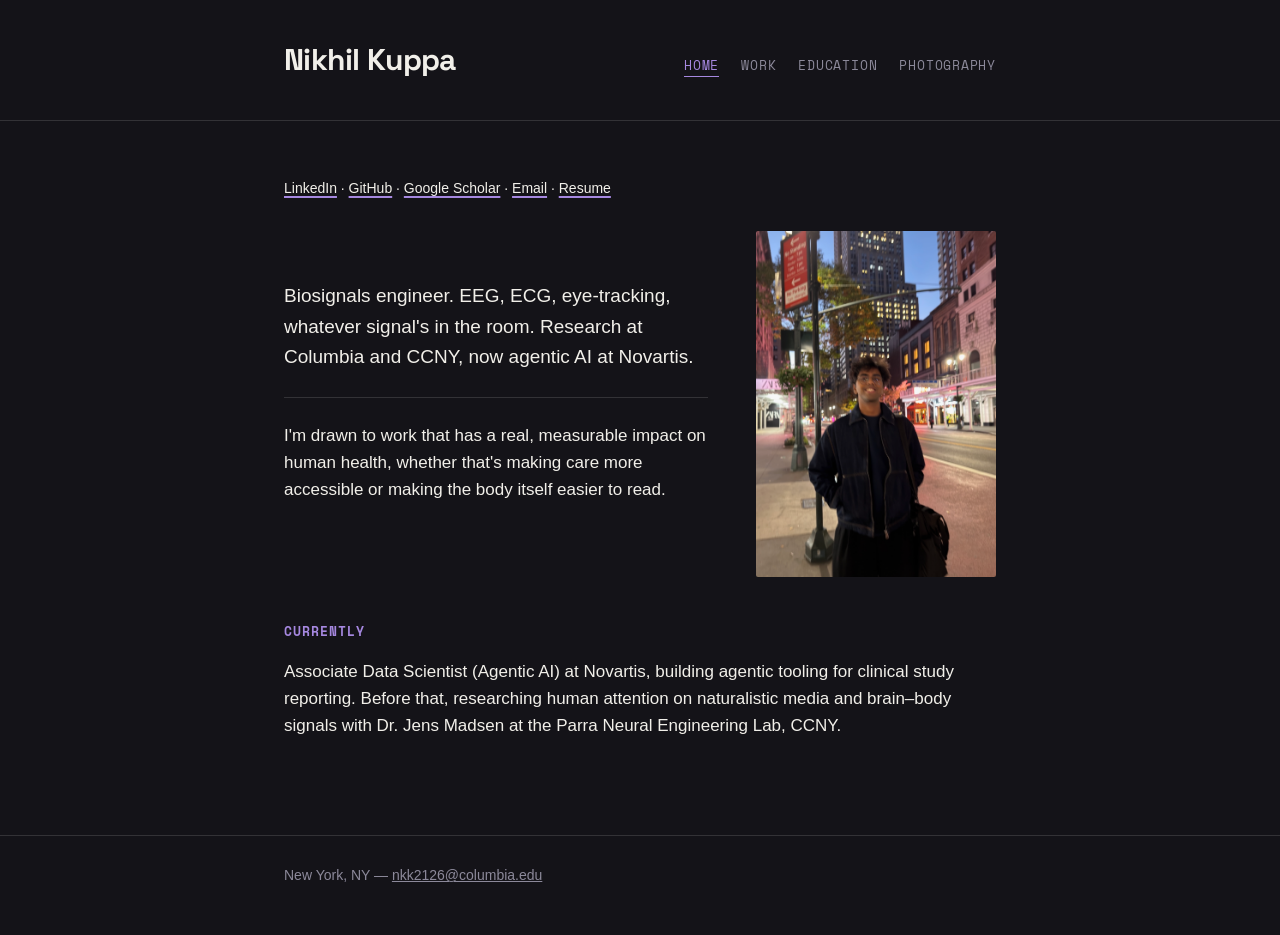
==== commit bc24116b: "Rework homepage bio copy" ====
--- a/index.html
+++ b/index.html
@@ -41,7 +41,7 @@
 
         <hr class="rule">
 
-        <p class="reveal">I care about building tech with a tangible, positive impact on human health and wellbeing. Healthcare that's accessible, and an easier read on what's happening inside the body.</p>
+        <p class="reveal">I'm drawn to work that has a real, measurable impact on human health, whether that's making care more accessible or making the body itself easier to read.</p>
       </div>
 
       <div class="hero-photo reveal">
@@ -50,7 +50,7 @@
     </div>
 
     <h2 class="reveal">Currently</h2>
-    <p class="reveal">Associate Data Scientist (Agentic AI) at Novartis, building agentic tooling for clinical study reporting. Before that, researching brain–body signals at the Parra Neural Engineering Lab, CCNY.</p>
+    <p class="reveal">Associate Data Scientist (Agentic AI) at Novartis, building agentic tooling for clinical study reporting. Before that, researching human attention on naturalistic media and brain–body signals with Dr. Jens Madsen at the Parra Neural Engineering Lab, CCNY.</p>
 
   </div>
 </main>
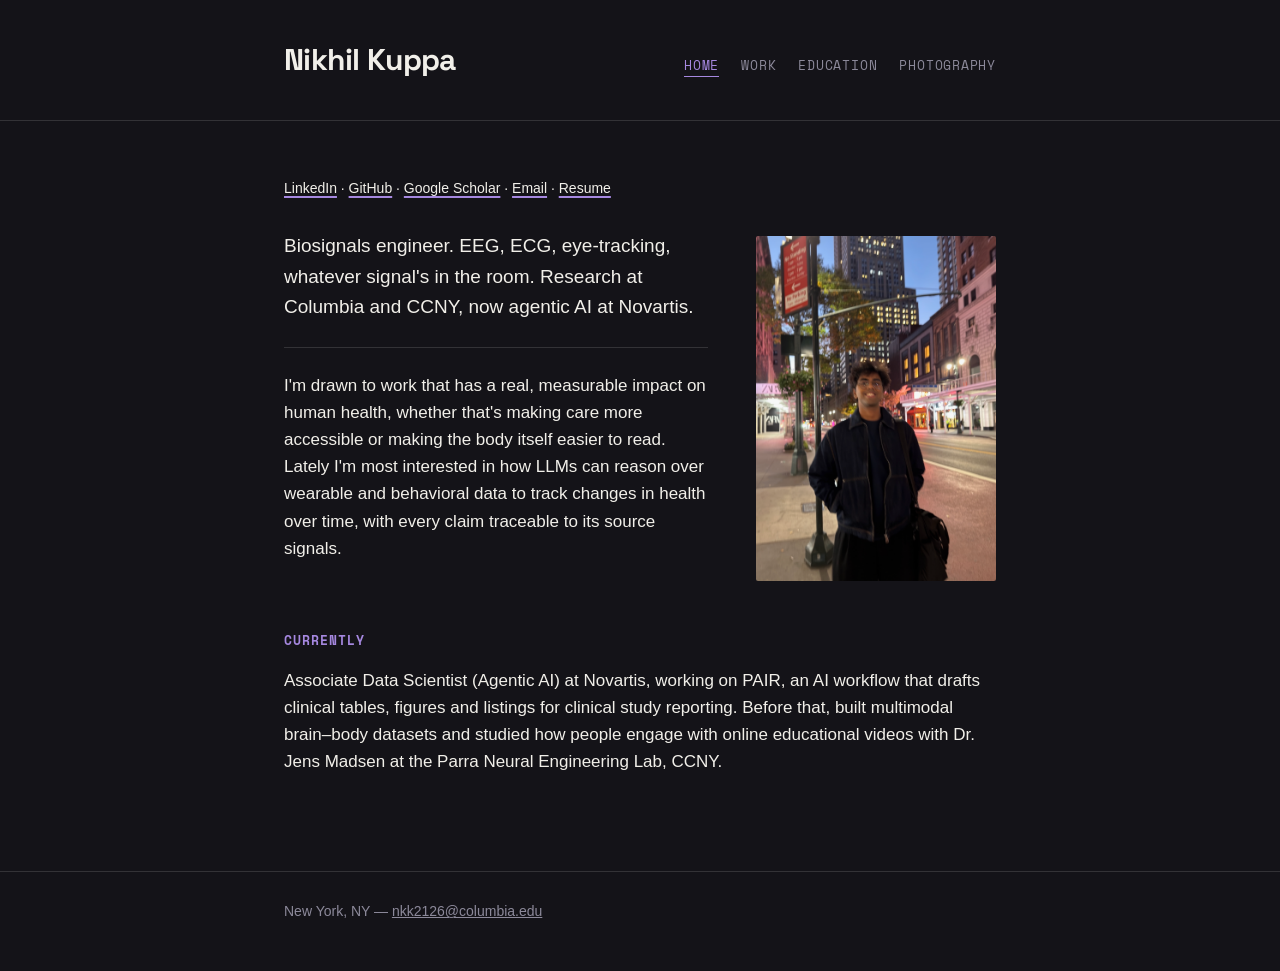
==== commit 2d1afaf7: "Align site with CV: PAIR work, interests, AuraSense, Sleepiz, drug app Co-Authored-By: Claude Sonnet" ====
--- a/index.html
+++ b/index.html
@@ -4,7 +4,17 @@
 <meta charset="UTF-8">
 <meta name="viewport" content="width=device-width, initial-scale=1.0">
 <title>Nikhil Kuppa</title>
-<meta name="description" content="Biosignals engineer.">
+<meta name="description" content="Nikhil Kuppa — biosignals engineer working on agentic AI for clinical research and on multimodal brain, body and wearable signals.">
+<link rel="canonical" href="https://nikhilkuppa.github.io/">
+<meta property="og:type" content="website">
+<meta property="og:title" content="Nikhil Kuppa">
+<meta property="og:description" content="Biosignals engineer working on agentic AI for clinical research and on multimodal brain, body and wearable signals.">
+<meta property="og:url" content="https://nikhilkuppa.github.io/">
+<meta property="og:image" content="https://nikhilkuppa.github.io/assets/nikhil.png">
+<meta name="twitter:card" content="summary_large_image">
+<meta name="twitter:title" content="Nikhil Kuppa">
+<meta name="twitter:description" content="Biosignals engineer working on agentic AI for clinical research and on multimodal brain, body and wearable signals.">
+<meta name="twitter:image" content="https://nikhilkuppa.github.io/assets/nikhil.png">
 <link rel="preconnect" href="https://fonts.googleapis.com">
 <link href="https://fonts.googleapis.com/css2?family=Space+Grotesk:wght@500;700&family=Space+Mono:wght@400;700&display=swap" rel="stylesheet">
 <link rel="stylesheet" href="styles.css">
@@ -41,7 +51,7 @@
 
         <hr class="rule">
 
-        <p class="reveal">I'm drawn to work that has a real, measurable impact on human health, whether that's making care more accessible or making the body itself easier to read.</p>
+        <p class="reveal">I'm drawn to work that has a real, measurable impact on human health, whether that's making care more accessible or making the body itself easier to read. Lately I'm most interested in how LLMs can reason over wearable and behavioral data to track changes in health over time, with every claim traceable to its source signals.</p>
       </div>
 
       <div class="hero-photo reveal">
@@ -50,7 +60,7 @@
     </div>
 
     <h2 class="reveal">Currently</h2>
-    <p class="reveal">Associate Data Scientist (Agentic AI) at Novartis, building agentic tooling for clinical study reporting. Before that, researching human attention on naturalistic media and brain–body signals with Dr. Jens Madsen at the Parra Neural Engineering Lab, CCNY.</p>
+    <p class="reveal">Associate Data Scientist (Agentic AI) at Novartis, working on PAIR, an AI workflow that drafts clinical tables, figures and listings for clinical study reporting. Before that, built multimodal brain–body datasets and studied how people engage with online educational videos with Dr. Jens Madsen at the Parra Neural Engineering Lab, CCNY.</p>
 
   </div>
 </main>
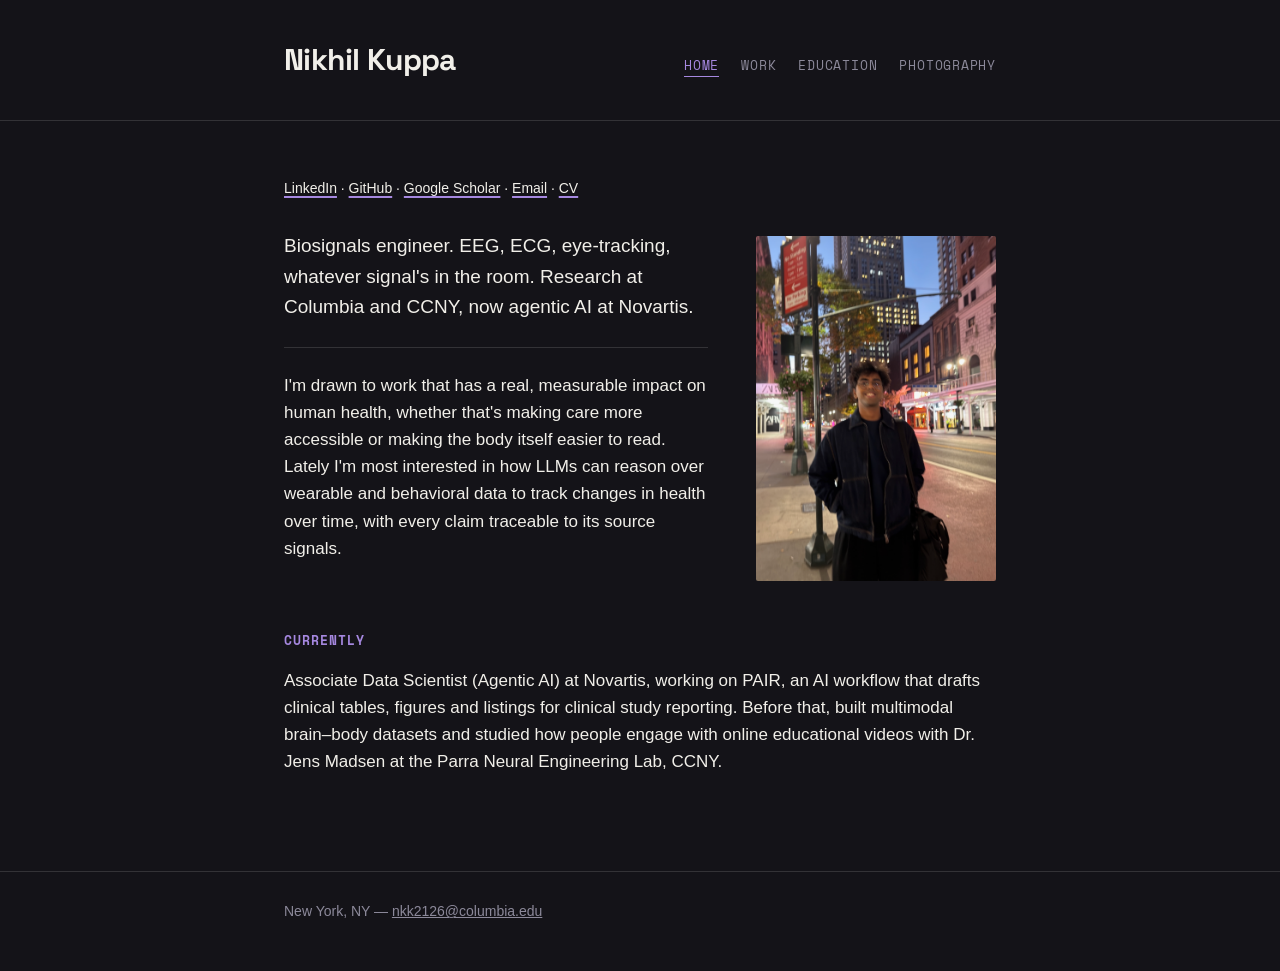
==== commit 8d14d2bc: "Link homepage to PhD CV Co-Authored-By: Claude Sonnet 5.5 <noreply@anthropic.com>" ====
--- a/index.html
+++ b/index.html
@@ -42,7 +42,7 @@
       <a class="inline" href="https://github.com/nikhilkuppa">GitHub</a> &middot;
       <a class="inline" href="https://scholar.google.com/citations?user=C9WDNPoAAAAJ&hl=en">Google Scholar</a> &middot;
       <a class="inline" href="mailto:nkk2126@columbia.edu">Email</a> &middot;
-      <a class="inline" href="assets/NikhilKuppa_Resume.pdf">Resume</a>
+      <a class="inline" href="assets/NikhilKuppa_CV.pdf">CV</a>
     </p>
 
     <div class="hero">
